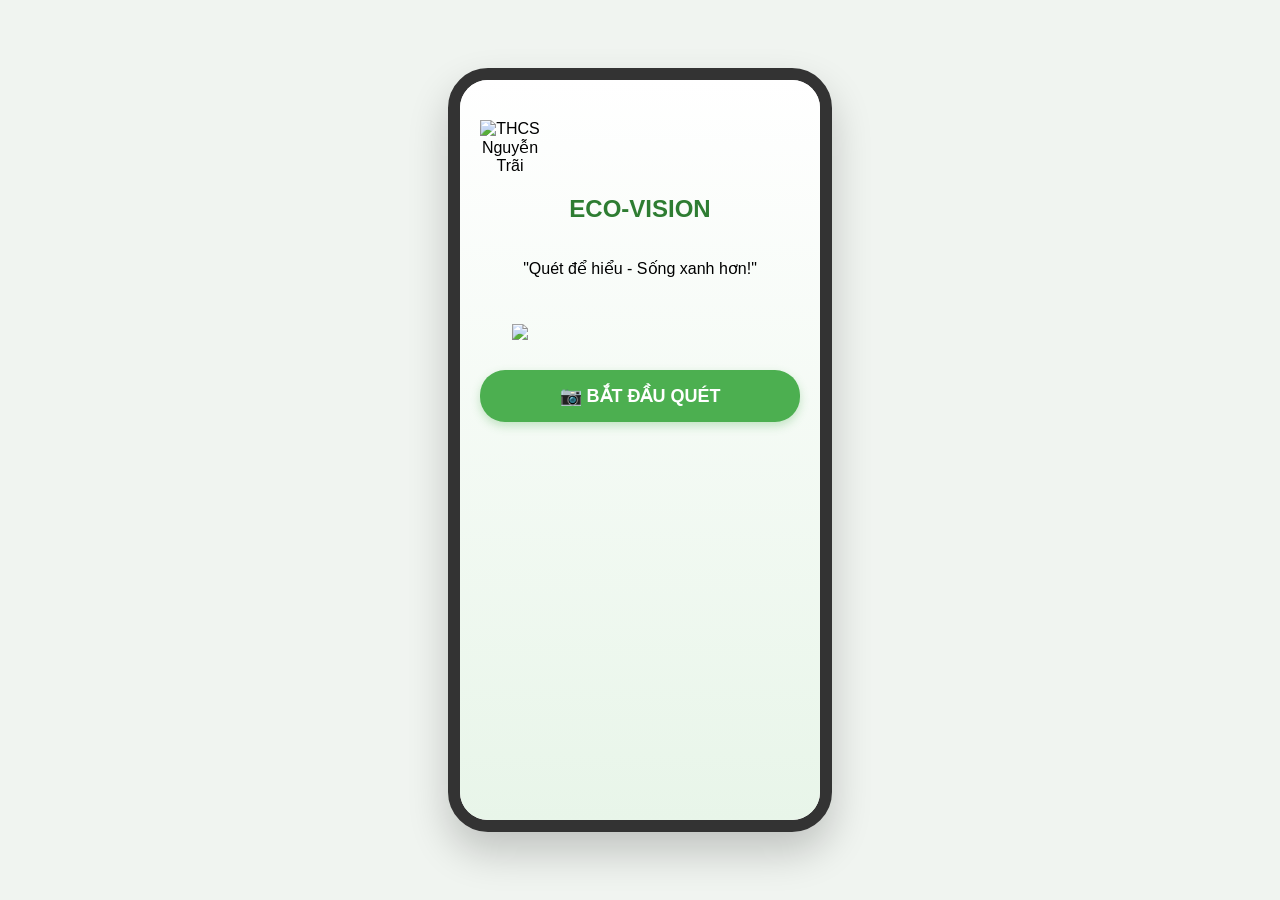
==== index.html @ ea6de5b8 "Add files via upload" ====
<!DOCTYPE html>
<html lang="vi">
<head>
    <meta charset="UTF-8">
    <meta name="viewport" content="width=device-width, initial-scale=1.0">
    <title>THCS Nguyễn Trãi - Eco Vision AI</title>
    <script src="https://cdn.jsdelivr.net/npm/@tensorflow/tfjs@latest"></script>
    <script src="https://cdn.jsdelivr.net/npm/@teachablemachine/image@latest"></script>
    <style>
        :root { --primary-green: #2e7d32; --light-green: #e8f5e9; --accent-green: #4caf50; }
        body { font-family: 'Segoe UI', Arial, sans-serif; margin: 0; background-color: #f0f4f0; display: flex; justify-content: center; align-items: center; min-height: 100vh; }
        .phone-frame { width: 360px; height: 740px; background: white; border: 12px solid #333; border-radius: 40px; position: relative; overflow: hidden; box-shadow: 0 20px 40px rgba(0,0,0,0.2); }
        .screen { display: none; height: 100%; width: 100%; flex-direction: column; padding: 20px; box-sizing: border-box; text-align: center; }
        .screen.active { display: flex; }

        /* Màn hình 1: Trang chủ */
        #home-screen { background: linear-gradient(180deg, #ffffff 0%, #e8f5e9 100%); }
        .logo-school { width: 60px; margin-top: 20px; }
        .hero-img { width: 80%; margin: 30px auto; }
        .btn-main { background: var(--accent-green); color: white; border: none; padding: 15px 30px; border-radius: 25px; font-size: 18px; font-weight: bold; cursor: pointer; box-shadow: 0 4px 10px rgba(76, 175, 80, 0.3); }

        /* Màn hình 2: Quét */
        #webcam-container { width: 100%; border-radius: 20px; border: 4px dashed var(--accent-green); margin-top: 50px; overflow: hidden; background: #000; height: 300px; }
        .scan-line { width: 100%; height: 2px; background: red; position: absolute; top: 30%; left: 0; animation: moveLine 2s infinite linear; }
        @keyframes moveLine { 0% { top: 20%; } 100% { top: 60%; } }

        /* Màn hình 3: Kết quả */
        .result-card { background: white; border-radius: 20px; padding: 20px; margin-top: 30px; border: 2px solid var(--light-green); text-align: left; }
        .carbon-tag { background: #ff5252; color: white; padding: 5px 15px; border-radius: 10px; font-weight: bold; }
        .eco-tip { background: #fffde7; border-left: 5px solid #fbc02d; padding: 10px; margin-top: 15px; font-size: 14px; }
    </style>
</head>
<body>

<div class="phone-frame">
    <div id="home-screen" class="screen active">
        <img src="https://via.placeholder.com/60?text=Logo" class="logo-school" alt="THCS Nguyễn Trãi">
        <h2 style="color: var(--primary-green);">ECO-VISION</h2>
        <p>"Quét để hiểu - Sống xanh hơn!"</p>
        <img src="https://via.placeholder.com/200x200?text=Earth+AI" class="hero-img">
        <button class="btn-main" onclick="showScreen('scan-screen'); initAI();">📷 BẮT ĐẦU QUÉT</button>
    </div>

    <div id="scan-screen" class="screen">
        <h3>MÀN HÌNH QUÉT</h3>
        <div style="position: relative;">
            <div id="webcam-container"></div>
            <div class="scan-line"></div>
        </div>
        <p>Đưa sản phẩm vào khung hình</p>
        <button onclick="showScreen('home-screen')" style="margin-top:auto; padding:10px; border:none; background:none; color:gray;">← Quay lại</button>
    </div>

    <div id="result-screen" class="screen">
        <h3 style="color: #1976d2;">KẾT QUẢ PHÂN TÍCH</h3>
        <div class="result-card">
            <h2 id="res-name">Tên sản phẩm</h2>
            <p>Carbon: <span id="res-carbon" class="carbon-tag">CAO</span></p>
            <div class="eco-tip">
                <b>Eco-tip:</b> <span id="res-tip">Đang phân tích...</span>
            </div>
        </div>
        <button class="btn-main" style="margin-top: 30px;" onclick="showScreen('scan-screen')">🔄 QUÉT LẠI</button>
    </div>
</div>

<script>
    // 1. Thay link của nhóm vào đây
    const MODEL_URL = "https://teachablemachine.withgoogle.com/models/qePPB6ZMw/";
    let model, webcam, maxPredictions, isScanning = false;
    let ecoData = [
        {"className": "chai_nhua", "ten": "Chai nhựa", "carbon": "CAO", "tip": "Hãy thay bằng bình inox để giảm rác thải!"},
        {"className": "binh_inox", "ten": "Bình Inox", "carbon": "THẤP", "tip": "Tuyệt vời! Hãy tiếp tục phát huy lối sống xanh."}
    ];

    function showScreen(id) {
        document.querySelectorAll('.screen').forEach(s => s.classList.remove('active'));
        document.getElementById(id).classList.add('active');
        isScanning = (id === 'scan-screen');
    }

    async function initAI() {
        async function initAI() {
        if (model) return;
        try {
            // Thêm dòng thông báo để kiểm tra
            console.log("Đang tải mô hình...");
            model = await tmImage.load(MODEL_URL + "model.json", MODEL_URL + "metadata.json");
            maxPredictions = model.getTotalClasses();
            
            // Thiết lập Webcam
            const flip = true; 
            webcam = new tmImage.Webcam(300, 300, flip); 
            await webcam.setup(); 
            await webcam.play();
            
            // Xóa nội dung cũ trong container trước khi thêm canvas mới
            const container = document.getElementById("webcam-container");
            container.innerHTML = ""; 
            container.appendChild(webcam.canvas);
            
            window.requestAnimationFrame(loop);
        } catch (e) {
            alert("Lỗi camera hoặc link model: " + e);
        }
    }
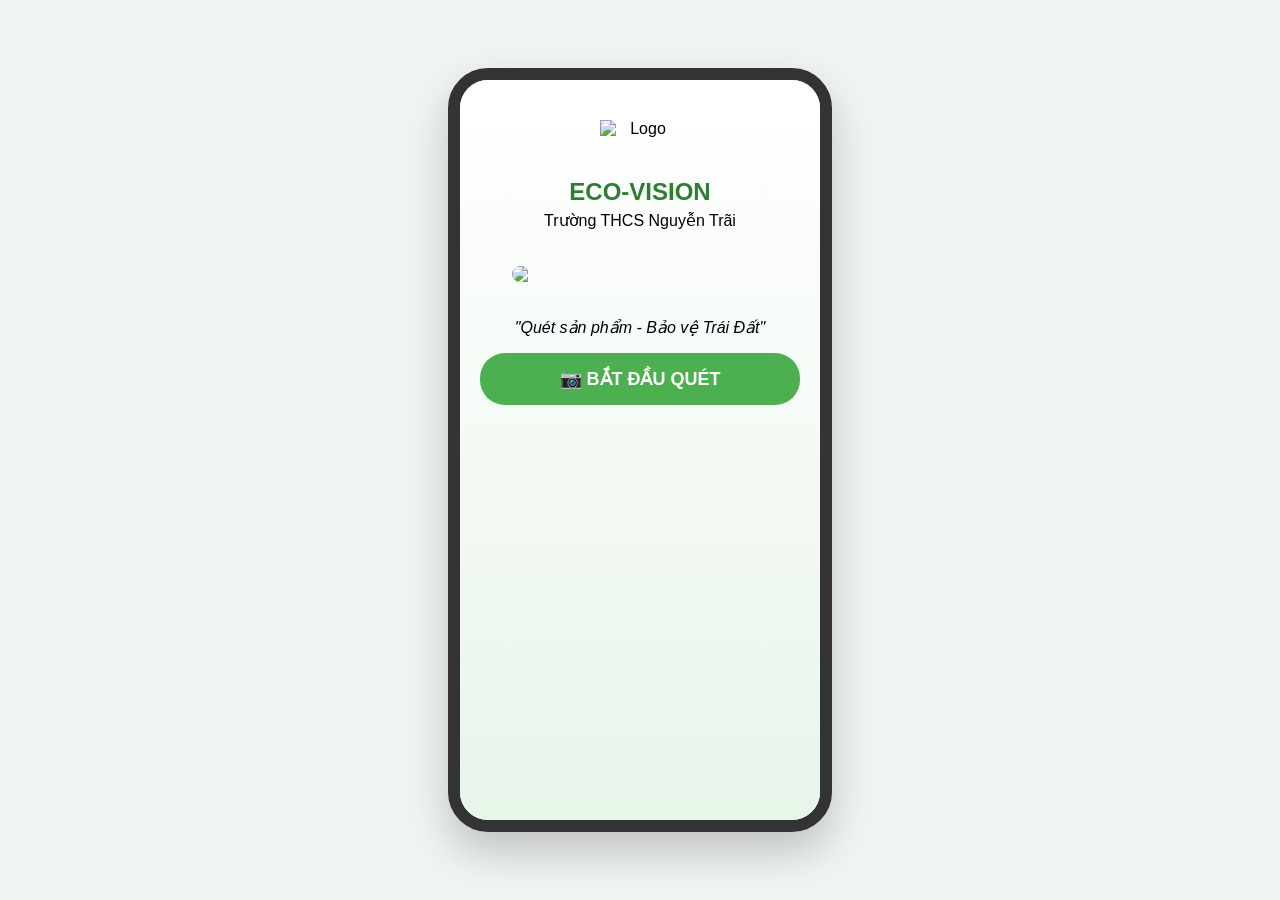
==== commit 684987d0: "Update index.html" ====
--- a/index.html
+++ b/index.html
@@ -6,6 +6,7 @@
     <title>THCS Nguyễn Trãi - Eco Vision AI</title>
     <script src="https://cdn.jsdelivr.net/npm/@tensorflow/tfjs@latest"></script>
     <script src="https://cdn.jsdelivr.net/npm/@teachablemachine/image@latest"></script>
+    
     <style>
         :root { --primary-green: #2e7d32; --light-green: #e8f5e9; --accent-green: #4caf50; }
         body { font-family: 'Segoe UI', Arial, sans-serif; margin: 0; background-color: #f0f4f0; display: flex; justify-content: center; align-items: center; min-height: 100vh; }
@@ -13,94 +14,144 @@
         .screen { display: none; height: 100%; width: 100%; flex-direction: column; padding: 20px; box-sizing: border-box; text-align: center; }
         .screen.active { display: flex; }
 
-        /* Màn hình 1: Trang chủ */
+        /* Màn hình 1 */
         #home-screen { background: linear-gradient(180deg, #ffffff 0%, #e8f5e9 100%); }
-        .logo-school { width: 60px; margin-top: 20px; }
-        .hero-img { width: 80%; margin: 30px auto; }
-        .btn-main { background: var(--accent-green); color: white; border: none; padding: 15px 30px; border-radius: 25px; font-size: 18px; font-weight: bold; cursor: pointer; box-shadow: 0 4px 10px rgba(76, 175, 80, 0.3); }
+        .logo-school { width: 80px; margin: 20px auto; display: block; }
+        .hero-img { width: 80%; margin: 20px auto; border-radius: 20px; }
+        .btn-main { background: var(--accent-green); color: white; border: none; padding: 15px 30px; border-radius: 25px; font-size: 18px; font-weight: bold; cursor: pointer; transition: 0.3s; }
+        .btn-main:active { transform: scale(0.95); }
 
         /* Màn hình 2: Quét */
-        #webcam-container { width: 100%; border-radius: 20px; border: 4px dashed var(--accent-green); margin-top: 50px; overflow: hidden; background: #000; height: 300px; }
-        .scan-line { width: 100%; height: 2px; background: red; position: absolute; top: 30%; left: 0; animation: moveLine 2s infinite linear; }
-        @keyframes moveLine { 0% { top: 20%; } 100% { top: 60%; } }
+        #webcam-container { width: 100%; border-radius: 20px; border: 4px dashed var(--accent-green); margin-top: 30px; overflow: hidden; background: #000; height: 300px; position: relative; }
+        canvas { width: 100% !important; height: 100% !important; object-fit: cover; }
+        .scan-line { width: 100%; height: 2px; background: red; position: absolute; top: 20%; left: 0; animation: moveLine 2s infinite linear; z-index: 10; }
+        @keyframes moveLine { 0% { top: 20%; } 100% { top: 80%; } }
 
         /* Màn hình 3: Kết quả */
-        .result-card { background: white; border-radius: 20px; padding: 20px; margin-top: 30px; border: 2px solid var(--light-green); text-align: left; }
-        .carbon-tag { background: #ff5252; color: white; padding: 5px 15px; border-radius: 10px; font-weight: bold; }
-        .eco-tip { background: #fffde7; border-left: 5px solid #fbc02d; padding: 10px; margin-top: 15px; font-size: 14px; }
+        .result-card { background: white; border-radius: 20px; padding: 20px; margin-top: 20px; border: 2px solid var(--light-green); text-align: left; }
+        .carbon-tag { display: inline-block; padding: 5px 15px; border-radius: 10px; font-weight: bold; color: white; margin-top: 10px; }
+        .eco-tip { background: #fffde7; border-left: 5px solid #fbc02d; padding: 15px; margin-top: 20px; font-size: 14px; line-height: 1.5; }
     </style>
 </head>
 <body>
 
 <div class="phone-frame">
     <div id="home-screen" class="screen active">
-        <img src="https://via.placeholder.com/60?text=Logo" class="logo-school" alt="THCS Nguyễn Trãi">
-        <h2 style="color: var(--primary-green);">ECO-VISION</h2>
-        <p>"Quét để hiểu - Sống xanh hơn!"</p>
-        <img src="https://via.placeholder.com/200x200?text=Earth+AI" class="hero-img">
-        <button class="btn-main" onclick="showScreen('scan-screen'); initAI();">📷 BẮT ĐẦU QUÉT</button>
+        <img src="https://via.placeholder.com/80?text=Logo" class="logo-school" alt="Logo">
+        <h2 style="color: var(--primary-green); margin-bottom: 5px;">ECO-VISION</h2>
+        <p style="margin-top: 0;">Trường THCS Nguyễn Trãi</p>
+        <img src="https://via.placeholder.com/200x200?text=AI+Earth" class="hero-img">
+        <p style="font-style: italic;">"Quét sản phẩm - Bảo vệ Trái Đất"</p>
+        <button class="btn-main" onclick="startApp()">📷 BẮT ĐẦU QUÉT</button>
     </div>
 
     <div id="scan-screen" class="screen">
-        <h3>MÀN HÌNH QUÉT</h3>
-        <div style="position: relative;">
-            <div id="webcam-container"></div>
+        <h3>ĐANG PHÂN TÍCH...</h3>
+        <div id="webcam-container">
             <div class="scan-line"></div>
         </div>
-        <p>Đưa sản phẩm vào khung hình</p>
-        <button onclick="showScreen('home-screen')" style="margin-top:auto; padding:10px; border:none; background:none; color:gray;">← Quay lại</button>
+        <p style="color: #666; margin-top: 20px;">Đưa sản phẩm vào chính giữa khung hình</p>
+        <button onclick="stopApp()" style="margin-top:auto; padding:10px; border:none; background:none; color:gray; cursor:pointer;">← Quay lại</button>
     </div>
 
     <div id="result-screen" class="screen">
         <h3 style="color: #1976d2;">KẾT QUẢ PHÂN TÍCH</h3>
         <div class="result-card">
-            <h2 id="res-name">Tên sản phẩm</h2>
-            <p>Carbon: <span id="res-carbon" class="carbon-tag">CAO</span></p>
+            <h2 id="res-name" style="margin: 0; color: var(--primary-green);">Tên sản phẩm</h2>
+            <div id="res-carbon" class="carbon-tag">MỨC CARBON</div>
             <div class="eco-tip">
-                <b>Eco-tip:</b> <span id="res-tip">Đang phân tích...</span>
+                <b>Lời khuyên sống xanh:</b><br>
+                <span id="res-tip">Đang lấy dữ liệu...</span>
             </div>
         </div>
-        <button class="btn-main" style="margin-top: 30px;" onclick="showScreen('scan-screen')">🔄 QUÉT LẠI</button>
+        <button class="btn-main" style="margin-top: 30px;" onclick="showScreen('scan-screen'); isScanning = true;">🔄 QUÉT SẢN PHẨM KHÁC</button>
     </div>
 </div>
 
 <script>
-    // 1. Thay link của nhóm vào đây
+    // 1. Cấu hình Model từ Teachable Machine
     const MODEL_URL = "https://teachablemachine.withgoogle.com/models/qePPB6ZMw/";
     let model, webcam, maxPredictions, isScanning = false;
-    let ecoData = [
-        {"className": "chai_nhua", "ten": "Chai nhựa", "carbon": "CAO", "tip": "Hãy thay bằng bình inox để giảm rác thải!"},
-        {"className": "binh_inox", "ten": "Bình Inox", "carbon": "THẤP", "tip": "Tuyệt vời! Hãy tiếp tục phát huy lối sống xanh."}
+
+    // 2. Dữ liệu xanh (Dựa trên file data.json của bạn)
+    const ecoData = [
+        {"className": "Hop_xop", "ten": "Hộp xốp", "carbon": "CAO", "tip": "Sản phẩm này cực kỳ khó phân hủy. Bạn hãy thay bằng hộp bã mía hoặc hộp bã mía nhé!"},
+        {"className": "Binh_Inox_giu_nhiet", "ten": "Bình Inox giữ nhiệt", "carbon": "THẤP", "tip": "Tuyệt vời! Việc sử dụng bình cá nhân giúp giảm hàng ngàn chai nhựa mỗi năm."},
+        {"className": "Hop_sua_chua", "ten": "Hộp sữa chua (nhựa)", "carbon": "TRUNG BÌNH", "tip": "Sau khi dùng xong, hãy rửa sạch và bỏ vào thùng rác tái chế đúng quy định."}
     ];
 
+    // Chuyển đổi giữa các màn hình
     function showScreen(id) {
         document.querySelectorAll('.screen').forEach(s => s.classList.remove('active'));
         document.getElementById(id).classList.add('active');
-        isScanning = (id === 'scan-screen');
     }
 
-    async function initAI() {
-        async function initAI() {
-        if (model) return;
-        try {
-            // Thêm dòng thông báo để kiểm tra
-            console.log("Đang tải mô hình...");
-            model = await tmImage.load(MODEL_URL + "model.json", MODEL_URL + "metadata.json");
-            maxPredictions = model.getTotalClasses();
-            
-            // Thiết lập Webcam
-            const flip = true; 
-            webcam = new tmImage.Webcam(300, 300, flip); 
-            await webcam.setup(); 
-            await webcam.play();
-            
-            // Xóa nội dung cũ trong container trước khi thêm canvas mới
-            const container = document.getElementById("webcam-container");
-            container.innerHTML = ""; 
-            container.appendChild(webcam.canvas);
-            
-            window.requestAnimationFrame(loop);
-        } catch (e) {
-            alert("Lỗi camera hoặc link model: " + e);
+    // Khởi động toàn bộ ứng dụng
+    async function startApp() {
+        showScreen('scan-screen');
+        if (!model) {
+            try {
+                model = await tmImage.load(MODEL_URL + "model.json", MODEL_URL + "metadata.json");
+                maxPredictions = model.getTotalClasses();
+                
+                webcam = new tmImage.Webcam(300, 300, true); 
+                await webcam.setup(); 
+                await webcam.play();
+                
+                document.getElementById("webcam-container").appendChild(webcam.canvas);
+                window.requestAnimationFrame(loop);
+            } catch (e) {
+                alert("Lỗi: Không thể truy cập Camera. Hãy kiểm tra cài đặt ổ khóa và cho phép Camera nhé!");
+                showScreen('home-screen');
+                return;
+            }
         }
-    }+        isScanning = true;
+    }
+
+    // Dừng tạm thời
+    function stopApp() {
+        isScanning = false;
+        showScreen('home-screen');
+    }
+
+    async function loop() {
+        if (isScanning) {
+            webcam.update();
+            await predict();
+        }
+        window.requestAnimationFrame(loop);
+    }
+
+    // Nhận diện và hiển thị
+    async function predict() {
+        const prediction = await model.predict(webcam.canvas);
+        for (let i = 0; i < maxPredictions; i++) {
+            // Nếu máy tin tưởng trên 90%
+            if (prediction[i].probability > 0.90 && isScanning) {
+                const found = ecoData.find(item => item.className === prediction[i].className);
+                if (found) {
+                    showResult(found);
+                    isScanning = false; 
+                }
+            }
+        }
+    }
+
+    function showResult(item) {
+        document.getElementById("res-name").innerText = item.ten;
+        document.getElementById("res-tip").innerText = item.tip;
+        
+        const carbonTag = document.getElementById("res-carbon");
+        carbonTag.innerText = "CARBON: " + item.carbon;
+        
+        // Đổi màu tag theo mức độ
+        if (item.carbon === "CAO") carbonTag.style.backgroundColor = "#ff5252";
+        else if (item.carbon === "THẤP") carbonTag.style.backgroundColor = "#4caf50";
+        else carbonTag.style.backgroundColor = "#ffb300";
+
+        showScreen('result-screen');
+    }
+</script>
+</body>
+</html>
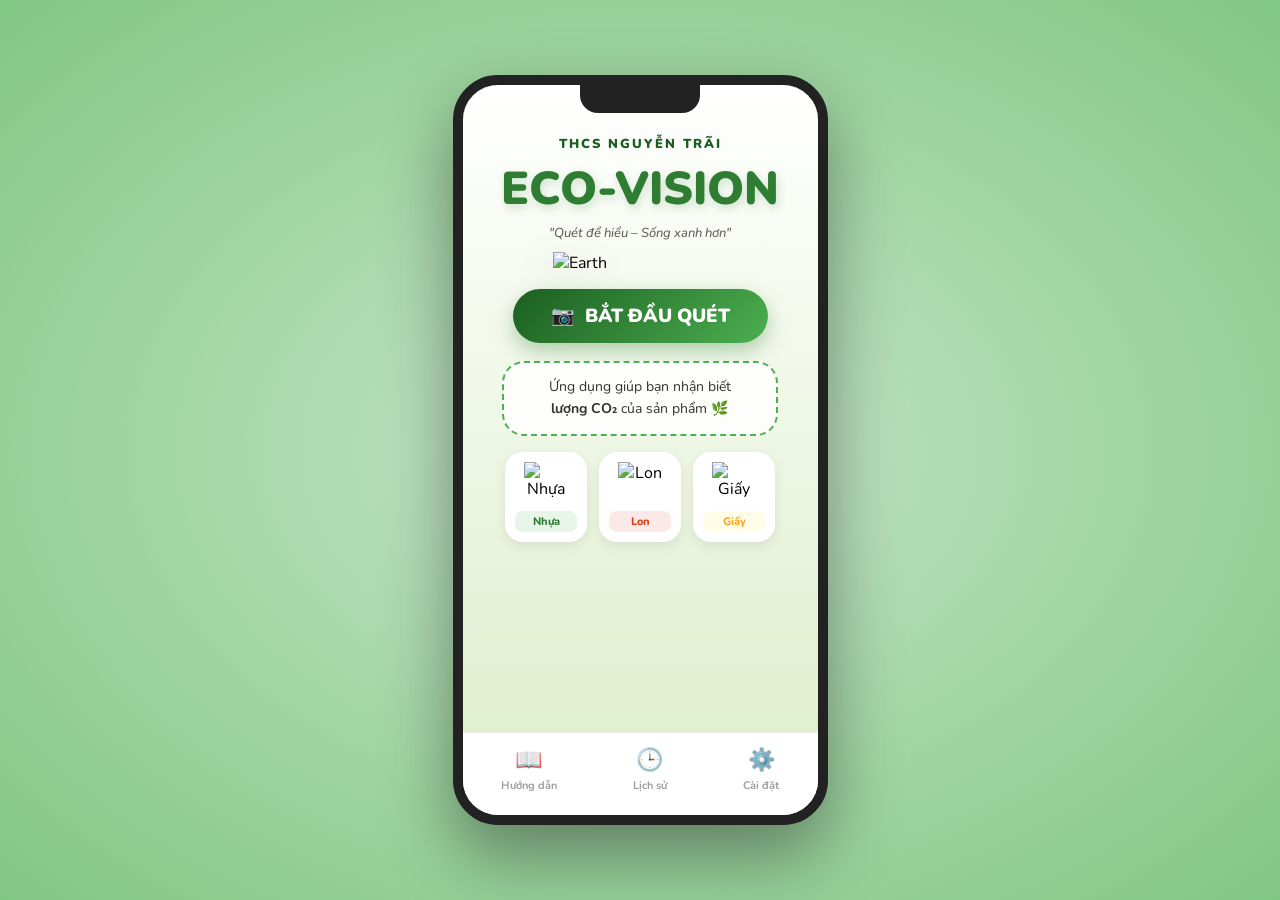
==== commit 5d94b2e9: "Update index.html" ====
--- a/index.html
+++ b/index.html
@@ -3,155 +3,546 @@
 <head>
     <meta charset="UTF-8">
     <meta name="viewport" content="width=device-width, initial-scale=1.0">
-    <title>THCS Nguyễn Trãi - Eco Vision AI</title>
+    <title>Eco-Vision - THCS Nguyễn Trãi</title>
     <script src="https://cdn.jsdelivr.net/npm/@tensorflow/tfjs@latest"></script>
     <script src="https://cdn.jsdelivr.net/npm/@teachablemachine/image@latest"></script>
-    
     <style>
-        :root { --primary-green: #2e7d32; --light-green: #e8f5e9; --accent-green: #4caf50; }
-        body { font-family: 'Segoe UI', Arial, sans-serif; margin: 0; background-color: #f0f4f0; display: flex; justify-content: center; align-items: center; min-height: 100vh; }
-        .phone-frame { width: 360px; height: 740px; background: white; border: 12px solid #333; border-radius: 40px; position: relative; overflow: hidden; box-shadow: 0 20px 40px rgba(0,0,0,0.2); }
-        .screen { display: none; height: 100%; width: 100%; flex-direction: column; padding: 20px; box-sizing: border-box; text-align: center; }
+        @import url('https://fonts.googleapis.com/css2?family=Nunito:wght@400;700;900&display=swap');
+
+        :root {
+            --green-dark: #1b5e20;
+            --green-mid: #2e7d32;
+            --green-light: #4caf50;
+            --bg-home: linear-gradient(180deg, #ffffff 0%, #dcedc8 100%);
+            --bg-scan: linear-gradient(180deg, #e8f5e9 0%, #a5d6a7 100%);
+            --btn-grad: linear-gradient(135deg, #1b5e20 0%, #4caf50 100%);
+        }
+
+        * { box-sizing: border-box; }
+
+        body {
+            margin: 0;
+            font-family: 'Nunito', 'Segoe UI', sans-serif;
+            background: radial-gradient(ellipse at center, #c8e6c9 0%, #81c784 100%);
+            display: flex;
+            justify-content: center;
+            align-items: center;
+            min-height: 100vh;
+        }
+
+        .phone {
+            width: 375px;
+            height: 750px;
+            border-radius: 45px;
+            border: 10px solid #222;
+            position: relative;
+            overflow: hidden;
+            box-shadow: 0 30px 70px rgba(0,0,0,0.4), inset 0 0 0 2px #555;
+            background: white;
+        }
+
+        /* Notch */
+        .phone::before {
+            content: '';
+            position: absolute;
+            top: 0; left: 50%;
+            transform: translateX(-50%);
+            width: 120px; height: 28px;
+            background: #222;
+            border-radius: 0 0 18px 18px;
+            z-index: 999;
+        }
+
+        .screen {
+            position: absolute;
+            inset: 0;
+            display: none;
+            flex-direction: column;
+            align-items: center;
+        }
         .screen.active { display: flex; }
 
-        /* Màn hình 1 */
-        #home-screen { background: linear-gradient(180deg, #ffffff 0%, #e8f5e9 100%); }
-        .logo-school { width: 80px; margin: 20px auto; display: block; }
-        .hero-img { width: 80%; margin: 20px auto; border-radius: 20px; }
-        .btn-main { background: var(--accent-green); color: white; border: none; padding: 15px 30px; border-radius: 25px; font-size: 18px; font-weight: bold; cursor: pointer; transition: 0.3s; }
-        .btn-main:active { transform: scale(0.95); }
-
-        /* Màn hình 2: Quét */
-        #webcam-container { width: 100%; border-radius: 20px; border: 4px dashed var(--accent-green); margin-top: 30px; overflow: hidden; background: #000; height: 300px; position: relative; }
-        canvas { width: 100% !important; height: 100% !important; object-fit: cover; }
-        .scan-line { width: 100%; height: 2px; background: red; position: absolute; top: 20%; left: 0; animation: moveLine 2s infinite linear; z-index: 10; }
-        @keyframes moveLine { 0% { top: 20%; } 100% { top: 80%; } }
-
-        /* Màn hình 3: Kết quả */
-        .result-card { background: white; border-radius: 20px; padding: 20px; margin-top: 20px; border: 2px solid var(--light-green); text-align: left; }
-        .carbon-tag { display: inline-block; padding: 5px 15px; border-radius: 10px; font-weight: bold; color: white; margin-top: 10px; }
-        .eco-tip { background: #fffde7; border-left: 5px solid #fbc02d; padding: 15px; margin-top: 20px; font-size: 14px; line-height: 1.5; }
+        /* ===================== TRANG CHỦ ===================== */
+        #home-screen {
+            background: var(--bg-home);
+            padding-top: 50px;
+        }
+
+        .leaf {
+            position: absolute;
+            background-image: url('https://cdn-icons-png.flaticon.com/512/892/892926.png');
+            background-size: contain;
+            background-repeat: no-repeat;
+            z-index: 1;
+            opacity: 0.5;
+            animation: sway 4s ease-in-out infinite alternate;
+        }
+        @keyframes sway {
+            from { transform: rotate(-5deg) translateY(0); }
+            to   { transform: rotate(10deg) translateY(10px); }
+        }
+        .leaf-tl { width: 110px; height: 110px; top: -15px; left: -25px; transform: rotate(110deg); }
+        .leaf-tr { width: 65px;  height: 65px;  top: 55px;  right: -15px; transform: rotate(-20deg); animation-delay: 1s; }
+        .leaf-ml { width: 150px; height: 150px; top: 340px; left: -55px;  opacity:.3; transform: rotate(45deg); animation-delay: 2s; }
+        .leaf-br { width: 135px; height: 135px; bottom: -30px; right: -40px; transform: rotate(-40deg); animation-delay: 1.5s; }
+
+        .school-name {
+            font-size: 13px; font-weight: 900; color: var(--green-dark);
+            text-transform: uppercase; letter-spacing: 2px; z-index: 5;
+        }
+        .app-title {
+            font-size: 46px; font-weight: 900; color: var(--green-mid);
+            margin: 4px 0; z-index: 5;
+            text-shadow: 2px 4px 10px rgba(46,125,50,0.2);
+        }
+        .slogan {
+            font-style: italic; font-size: 13px; color: #555;
+            margin-bottom: 10px; z-index: 5;
+        }
+        .earth-img {
+            width: 175px; z-index: 5;
+            filter: drop-shadow(0 12px 20px rgba(0,0,0,0.15));
+            animation: float 3s ease-in-out infinite alternate;
+        }
+        @keyframes float {
+            from { transform: translateY(0); }
+            to   { transform: translateY(-8px); }
+        }
+
+        .btn-scan-main {
+            background: var(--btn-grad);
+            color: white; border: none;
+            padding: 14px 38px; border-radius: 50px;
+            font-size: 19px; font-weight: 900;
+            display: flex; align-items: center; gap: 10px;
+            cursor: pointer; z-index: 5; margin-top: 15px;
+            box-shadow: 0 8px 20px rgba(46,125,50,0.35);
+            transition: transform 0.15s, box-shadow 0.15s;
+            font-family: 'Nunito', sans-serif;
+        }
+        .btn-scan-main:active { transform: scale(0.96); box-shadow: 0 4px 10px rgba(0,0,0,0.2); }
+
+        .info-card {
+            background: rgba(255,255,255,0.85);
+            backdrop-filter: blur(6px);
+            border: 2px dashed #4caf50;
+            border-radius: 22px;
+            padding: 13px 22px;
+            width: 78%; text-align: center;
+            margin-top: 18px; color: #333;
+            font-size: 14px; line-height: 1.6;
+            z-index: 5;
+        }
+
+        .categories { display: flex; gap: 12px; margin: 16px 0; z-index: 5; }
+        .cat-item {
+            background: white; padding: 10px;
+            border-radius: 18px; width: 82px; text-align: center;
+            box-shadow: 0 4px 12px rgba(0,0,0,0.08);
+        }
+        .cat-item img { width: 44px; height: 44px; object-fit: contain; margin-bottom: 5px; display: block; margin: 0 auto 5px; }
+        .badge { font-size: 11px; font-weight: 800; padding: 3px 0; border-radius: 8px; display: block; }
+        .badge-nhua { background: #e8f5e9; color: #2e7d32; }
+        .badge-lon  { background: #fbe9e7; color: #d84315; }
+        .badge-giay { background: #fffde7; color: #f9a825; }
+
+        .bottom-nav {
+            position: absolute; bottom: 0; width: 100%;
+            background: white; display: flex;
+            justify-content: space-around;
+            padding: 12px 0 22px;
+            border-top: 1px solid #eee;
+            z-index: 5;
+        }
+        .nav-link { color: #9e9e9e; text-align: center; font-size: 11px; font-weight: 700; cursor: pointer; }
+        .nav-icon  { font-size: 22px; display: block; margin-bottom: 3px; }
+
+        /* ===================== TRANG QUÉT ===================== */
+        #scan-screen {
+            background: var(--bg-scan);
+        }
+
+        .header-scan {
+            width: 90%; padding: 45px 0 12px;
+            display: flex; justify-content: space-between; align-items: center;
+            color: var(--green-dark); z-index: 10;
+        }
+        .back-btn {
+            font-size: 15px; font-weight: 900; cursor: pointer;
+            display: flex; align-items: center; gap: 4px;
+        }
+        .header-title {
+            font-size: 17px; font-weight: 900;
+            text-transform: uppercase; letter-spacing: 1px;
+        }
+
+        .camera-wrapper {
+            width: 320px; height: 370px;
+            background: #111;
+            border-radius: 28px;
+            overflow: hidden;
+            border: 3px solid rgba(255,255,255,0.5);
+            box-shadow: 0 15px 40px rgba(0,0,0,0.25);
+            position: relative; z-index: 2;
+        }
+
+        /* Video element - CÁCH ĐÚNG để camera hoạt động */
+        #video-live {
+            width: 100%; height: 100%;
+            object-fit: cover;
+            display: block;
+        }
+
+        /* Canvas ẩn để model đọc frame */
+        #capture-canvas { display: none; }
+
+        .laser {
+            position: absolute; width: 90%; height: 3px;
+            background: #ff1744; left: 5%;
+            box-shadow: 0 0 12px #ff1744, 0 0 25px rgba(255,23,68,0.5);
+            animation: scanAnim 2.5s infinite ease-in-out;
+            z-index: 5;
+        }
+        @keyframes scanAnim { 0% { top: 8%; } 100% { top: 88%; } }
+
+        .scan-hint {
+            font-weight: 700; color: var(--green-dark);
+            margin: 14px 0 4px; font-size: 14px;
+        }
+
+        #result-text {
+            font-weight: 800; font-size: 15px;
+            color: var(--green-dark); margin: 6px 20px;
+            min-height: 44px; text-align: center;
+            background: rgba(255,255,255,0.75);
+            border-radius: 14px; padding: 8px 18px;
+            width: 80%; display: none;
+        }
+
+        .btn-capture {
+            margin-top: 18px;
+            padding: 14px 55px; border: none;
+            border-radius: 50px;
+            background: var(--btn-grad);
+            color: white; font-size: 22px; font-weight: 900;
+            text-transform: uppercase; letter-spacing: 3px;
+            cursor: pointer;
+            box-shadow: 0 10px 25px rgba(46,125,50,0.4), inset 0 -4px 0 rgba(0,0,0,0.2);
+            transition: transform 0.15s, box-shadow 0.15s;
+            z-index: 10;
+            font-family: 'Nunito', sans-serif;
+        }
+        .btn-capture:active { transform: translateY(2px); box-shadow: 0 5px 10px rgba(0,0,0,0.2); }
+
+        /* Loading spinner */
+        .loading {
+            display: none;
+            color: var(--green-dark); font-weight: 700; font-size: 13px;
+            margin-top: 8px;
+        }
+        .loading.visible { display: block; }
+
+        /* Toast thông báo lỗi */
+        #toast {
+            position: absolute; bottom: 80px; left: 50%; transform: translateX(-50%);
+            background: rgba(0,0,0,0.8); color: white;
+            padding: 10px 20px; border-radius: 20px;
+            font-size: 13px; font-weight: 700;
+            z-index: 999; display: none; text-align: center;
+            white-space: nowrap;
+        }
     </style>
 </head>
 <body>
 
-<div class="phone-frame">
+<div class="phone">
+    <!-- ========== TRANG CHỦ ========== -->
     <div id="home-screen" class="screen active">
-        <img src="https://via.placeholder.com/80?text=Logo" class="logo-school" alt="Logo">
-        <h2 style="color: var(--primary-green); margin-bottom: 5px;">ECO-VISION</h2>
-        <p style="margin-top: 0;">Trường THCS Nguyễn Trãi</p>
-        <img src="https://via.placeholder.com/200x200?text=AI+Earth" class="hero-img">
-        <p style="font-style: italic;">"Quét sản phẩm - Bảo vệ Trái Đất"</p>
-        <button class="btn-main" onclick="startApp()">📷 BẮT ĐẦU QUÉT</button>
-    </div>
-
-    <div id="scan-screen" class="screen">
-        <h3>ĐANG PHÂN TÍCH...</h3>
-        <div id="webcam-container">
-            <div class="scan-line"></div>
+        <div class="leaf leaf-tl"></div>
+        <div class="leaf leaf-tr"></div>
+        <div class="leaf leaf-ml"></div>
+        <div class="leaf leaf-br"></div>
+
+        <div class="school-name">THCS Nguyễn Trãi</div>
+        <h1 class="app-title">ECO-VISION</h1>
+        <div class="slogan">"Quét để hiểu – Sống xanh hơn"</div>
+
+        <img src="https://cdn-icons-png.flaticon.com/512/826/826070.png" class="earth-img" alt="Earth">
+
+        <button class="btn-scan-main" onclick="goToScan()">
+            <span>📷</span> BẮT ĐẦU QUÉT
+        </button>
+
+        <div class="info-card">
+            Ứng dụng giúp bạn nhận biết<br>
+            <strong>lượng CO₂</strong> của sản phẩm 🌿
         </div>
-        <p style="color: #666; margin-top: 20px;">Đưa sản phẩm vào chính giữa khung hình</p>
-        <button onclick="stopApp()" style="margin-top:auto; padding:10px; border:none; background:none; color:gray; cursor:pointer;">← Quay lại</button>
-    </div>
-
-    <div id="result-screen" class="screen">
-        <h3 style="color: #1976d2;">KẾT QUẢ PHÂN TÍCH</h3>
-        <div class="result-card">
-            <h2 id="res-name" style="margin: 0; color: var(--primary-green);">Tên sản phẩm</h2>
-            <div id="res-carbon" class="carbon-tag">MỨC CARBON</div>
-            <div class="eco-tip">
-                <b>Lời khuyên sống xanh:</b><br>
-                <span id="res-tip">Đang lấy dữ liệu...</span>
+
+        <div class="categories">
+            <div class="cat-item">
+                <img src="https://cdn-icons-png.flaticon.com/512/1047/1047503.png" alt="Nhựa">
+                <span class="badge badge-nhua">Nhựa</span>
+            </div>
+            <div class="cat-item">
+                <img src="https://cdn-icons-png.flaticon.com/512/2722/2722512.png" alt="Lon">
+                <span class="badge badge-lon">Lon</span>
+            </div>
+            <div class="cat-item">
+                <img src="https://cdn-icons-png.flaticon.com/512/679/679821.png" alt="Giấy">
+                <span class="badge badge-giay">Giấy</span>
             </div>
         </div>
-        <button class="btn-main" style="margin-top: 30px;" onclick="showScreen('scan-screen'); isScanning = true;">🔄 QUÉT SẢN PHẨM KHÁC</button>
+
+        <div class="bottom-nav">
+            <div class="nav-link"><span class="nav-icon">📖</span>Hướng dẫn</div>
+            <div class="nav-link"><span class="nav-icon">🕒</span>Lịch sử</div>
+            <div class="nav-link"><span class="nav-icon">⚙️</span>Cài đặt</div>
+        </div>
+    </div>
+
+    <!-- ========== TRANG QUÉT ========== -->
+    <div id="scan-screen" class="screen">
+        <div class="leaf leaf-tl"></div>
+        <div class="leaf leaf-tr"></div>
+
+        <div class="header-scan">
+            <div class="back-btn" onclick="goHome()">❮ Quay lại</div>
+            <div class="header-title">Quét Sản Phẩm</div>
+            <div style="font-size: 20px;">🌿</div>
+        </div>
+
+        <div class="camera-wrapper">
+            <!-- Video stream thật từ camera -->
+            <video id="video-live" autoplay playsinline muted></video>
+            <div class="laser"></div>
+        </div>
+
+        <!-- Canvas ẩn để chụp frame cho model -->
+        <canvas id="capture-canvas" width="224" height="224"></canvas>
+
+        <p class="scan-hint">Đưa sản phẩm vào khung hình rồi nhấn QUÉT</p>
+
+        <div id="result-text"></div>
+
+        <p class="loading" id="loading-text">⏳ Đang tải mô hình AI...</p>
+
+        <button class="btn-capture" onclick="predict()">
+            QUÉT 📷
+        </button>
+
+        <div id="toast"></div>
     </div>
 </div>
 
 <script>
-    // 1. Cấu hình Model từ Teachable Machine
+    // ==========================================
+    // CẤU HÌNH
+    // ==========================================
     const MODEL_URL = "https://teachablemachine.withgoogle.com/models/qePPB6ZMw/";
-    let model, webcam, maxPredictions, isScanning = false;
-
-    // 2. Dữ liệu xanh (Dựa trên file data.json của bạn)
-    const ecoData = [
-        {"className": "Hop_xop", "ten": "Hộp xốp", "carbon": "CAO", "tip": "Sản phẩm này cực kỳ khó phân hủy. Bạn hãy thay bằng hộp bã mía hoặc hộp bã mía nhé!"},
-        {"className": "Binh_Inox_giu_nhiet", "ten": "Bình Inox giữ nhiệt", "carbon": "THẤP", "tip": "Tuyệt vời! Việc sử dụng bình cá nhân giúp giảm hàng ngàn chai nhựa mỗi năm."},
-        {"className": "Hop_sua_chua", "ten": "Hộp sữa chua (nhựa)", "carbon": "TRUNG BÌNH", "tip": "Sau khi dùng xong, hãy rửa sạch và bỏ vào thùng rác tái chế đúng quy định."}
-    ];
-
-    // Chuyển đổi giữa các màn hình
-    function showScreen(id) {
-        document.querySelectorAll('.screen').forEach(s => s.classList.remove('active'));
-        document.getElementById(id).classList.add('active');
-    }
-
-    // Khởi động toàn bộ ứng dụng
-    async function startApp() {
-        showScreen('scan-screen');
-        if (!model) {
-            try {
-                model = await tmImage.load(MODEL_URL + "model.json", MODEL_URL + "metadata.json");
-                maxPredictions = model.getTotalClasses();
-                
-                webcam = new tmImage.Webcam(300, 300, true); 
-                await webcam.setup(); 
-                await webcam.play();
-                
-                document.getElementById("webcam-container").appendChild(webcam.canvas);
-                window.requestAnimationFrame(loop);
-            } catch (e) {
-                alert("Lỗi: Không thể truy cập Camera. Hãy kiểm tra cài đặt ổ khóa và cho phép Camera nhé!");
-                showScreen('home-screen');
-                return;
+
+    // Dữ liệu từ data.json + lời khuyên
+    const ecoData = {
+        "Hop_xop": {
+            ten: "Hộp xốp",
+            carbon: "CAO 🔴",
+            tip: "Sản phẩm này rất khó phân hủy. Hãy chọn hộp bã mía thay thế!"
+        },
+        "Binh_Inox_giu_nhiet": {
+            ten: "Bình Inox giữ nhiệt",
+            carbon: "THẤP 🟢",
+            tip: "Tuyệt vời! Dùng bình cá nhân giúp giảm hàng ngàn chai nhựa mỗi năm."
+        },
+        "Hop_sua_chua": {
+            ten: "Hộp sữa chua (nhựa)",
+            carbon: "TRUNG BÌNH 🟡",
+            tip: "Sau khi dùng, hãy rửa sạch và bỏ vào thùng rác tái chế đúng quy định."
+        }
+    };
+
+    // ==========================================
+    // BIẾN TOÀN CỤC
+    // ==========================================
+    let model = null;
+    let modelLoaded = false;
+    let cameraStream = null;
+
+    const video       = document.getElementById('video-live');
+    const canvas      = document.getElementById('capture-canvas');
+    const ctx         = canvas.getContext('2d');
+    const resultText  = document.getElementById('result-text');
+    const loadingText = document.getElementById('loading-text');
+
+    // ==========================================
+    // HÀM HIỂN THỊ TOAST
+    // ==========================================
+    function showToast(msg, duration = 3000) {
+        const toast = document.getElementById('toast');
+        toast.textContent = msg;
+        toast.style.display = 'block';
+        setTimeout(() => { toast.style.display = 'none'; }, duration);
+    }
+
+    // ==========================================
+    // TẢI MODEL (chỉ tải 1 lần)
+    // ==========================================
+    async function loadModel() {
+        if (modelLoaded) return true;
+        loadingText.classList.add('visible');
+        try {
+            model = await tmImage.load(MODEL_URL + "model.json", MODEL_URL + "metadata.json");
+            modelLoaded = true;
+            loadingText.classList.remove('visible');
+            return true;
+        } catch (err) {
+            loadingText.classList.remove('visible');
+            showToast("❌ Không tải được mô hình AI. Kiểm tra kết nối mạng!");
+            return false;
+        }
+    }
+
+    // ==========================================
+    // MỞ CAMERA — ĐÂY LÀ PHẦN QUAN TRỌNG NHẤT
+    // ==========================================
+    async function startCamera() {
+        // Dừng camera cũ nếu có
+        stopCamera();
+
+        const constraints = {
+            video: {
+                facingMode: { ideal: "environment" }, // Camera sau (điện thoại)
+                width:  { ideal: 1280 },
+                height: { ideal: 720 }
+            },
+            audio: false
+        };
+
+        try {
+            cameraStream = await navigator.mediaDevices.getUserMedia(constraints);
+            video.srcObject = cameraStream;
+
+            // Đợi video sẵn sàng
+            await new Promise((resolve, reject) => {
+                video.onloadedmetadata = resolve;
+                video.onerror = reject;
+                setTimeout(reject, 10000); // timeout 10 giây
+            });
+
+            await video.play();
+            return true;
+        } catch (err) {
+            console.error("Camera error:", err);
+
+            // Giải thích lỗi cụ thể cho học sinh
+            if (err.name === "NotAllowedError" || err.name === "PermissionDeniedError") {
+                showToast("⚠️ Cần cấp quyền Camera! Nhấn vào 🔒 trên thanh địa chỉ → Cho phép Camera", 6000);
+            } else if (err.name === "NotFoundError") {
+                showToast("❌ Không tìm thấy Camera trên thiết bị này!", 4000);
+            } else if (err.name === "NotReadableError") {
+                showToast("⚠️ Camera đang được dùng bởi app khác. Đóng app đó lại!", 4000);
+            } else if (location.protocol === 'file:') {
+                showToast("⚠️ Mở file bằng localhost hoặc GitHub Pages – không dùng file:// trực tiếp!", 6000);
+            } else {
+                showToast("❌ Lỗi Camera: " + err.message, 5000);
             }
-        }
-        isScanning = true;
-    }
-
-    // Dừng tạm thời
-    function stopApp() {
-        isScanning = false;
-        showScreen('home-screen');
-    }
-
-    async function loop() {
-        if (isScanning) {
-            webcam.update();
-            await predict();
-        }
-        window.requestAnimationFrame(loop);
-    }
-
-    // Nhận diện và hiển thị
+            return false;
+        }
+    }
+
+    // ==========================================
+    // TẮT CAMERA
+    // ==========================================
+    function stopCamera() {
+        if (cameraStream) {
+            cameraStream.getTracks().forEach(track => track.stop());
+            cameraStream = null;
+        }
+        video.srcObject = null;
+    }
+
+    // ==========================================
+    // CHUYỂN SANG TRANG QUÉT
+    // ==========================================
+    async function goToScan() {
+        document.getElementById('home-screen').classList.remove('active');
+        document.getElementById('scan-screen').classList.add('active');
+        resultText.style.display = 'none';
+        resultText.textContent = '';
+
+        // Chạy song song: tải model + mở camera
+        const [cameraOK, modelOK] = await Promise.all([startCamera(), loadModel()]);
+
+        if (!cameraOK) {
+            // Camera thất bại — giữ nguyên, toast đã hiện
+        }
+    }
+
+    // ==========================================
+    // QUAY VỀ TRANG CHỦ
+    // ==========================================
+    function goHome() {
+        stopCamera();
+        resultText.style.display = 'none';
+        document.getElementById('scan-screen').classList.remove('active');
+        document.getElementById('home-screen').classList.add('active');
+    }
+
+    // ==========================================
+    // DỰ ĐOÁN (Nhấn nút QUÉT)
+    // ==========================================
     async function predict() {
-        const prediction = await model.predict(webcam.canvas);
-        for (let i = 0; i < maxPredictions; i++) {
-            // Nếu máy tin tưởng trên 90%
-            if (prediction[i].probability > 0.90 && isScanning) {
-                const found = ecoData.find(item => item.className === prediction[i].className);
-                if (found) {
-                    showResult(found);
-                    isScanning = false; 
-                }
-            }
-        }
-    }
-
-    function showResult(item) {
-        document.getElementById("res-name").innerText = item.ten;
-        document.getElementById("res-tip").innerText = item.tip;
-        
-        const carbonTag = document.getElementById("res-carbon");
-        carbonTag.innerText = "CARBON: " + item.carbon;
-        
-        // Đổi màu tag theo mức độ
-        if (item.carbon === "CAO") carbonTag.style.backgroundColor = "#ff5252";
-        else if (item.carbon === "THẤP") carbonTag.style.backgroundColor = "#4caf50";
-        else carbonTag.style.backgroundColor = "#ffb300";
-
-        showScreen('result-screen');
-    }
+        if (!modelLoaded) {
+            showToast("⏳ Mô hình AI chưa tải xong, đợi tí!");
+            return;
+        }
+        if (!cameraStream || video.readyState < 2) {
+            showToast("📷 Camera chưa sẵn sàng. Thử lại nhé!");
+            return;
+        }
+
+        // Vẽ frame hiện tại từ video lên canvas ẩn
+        ctx.drawImage(video, 0, 0, 224, 224);
+
+        // Đưa canvas vào model nhận diện
+        const predictions = await model.predict(canvas);
+
+        // Lấy kết quả có xác suất cao nhất
+        let best = predictions.reduce((a, b) => a.probability > b.probability ? a : b);
+
+        const info = ecoData[best.className];
+        const percent = (best.probability * 100).toFixed(1);
+
+        if (info) {
+            resultText.innerHTML =
+                `🌿 <strong>${info.ten}</strong><br>
+                 Carbon: ${info.carbon}<br>
+                 💡 ${info.tip}<br>
+                 <small style="color:#888">(Độ chắc chắn: ${percent}%)</small>`;
+        } else {
+            resultText.innerHTML =
+                `🔍 Nhận diện: <strong>${best.className}</strong><br>
+                 <small style="color:#888">Độ chắc chắn: ${percent}%</small>`;
+        }
+        resultText.style.display = 'block';
+    }
+
+    // ==========================================
+    // KIỂM TRA HTTPS ngay khi tải trang
+    // ==========================================
+    window.addEventListener('load', () => {
+        if (location.protocol === 'file:') {
+            // Hiển thị cảnh báo ở trang chủ
+            const warn = document.createElement('div');
+            warn.style.cssText = `
+                position: absolute; bottom: 90px; left: 0; right: 0;
+                background: #fff3e0; border-top: 2px solid #ff9800;
+                padding: 10px 16px; font-size: 12px; font-weight: 700;
+                color: #e65100; text-align: center; z-index: 100;
+            `;
+            warn.innerHTML = `⚠️ Camera KHÔNG hoạt động khi mở file trực tiếp!<br>
+                Cần dùng: <u>GitHub Pages</u> hoặc <u>localhost</u>`;
+            document.getElementById('home-screen').appendChild(warn);
+        }
+    });
 </script>
 </body>
 </html>
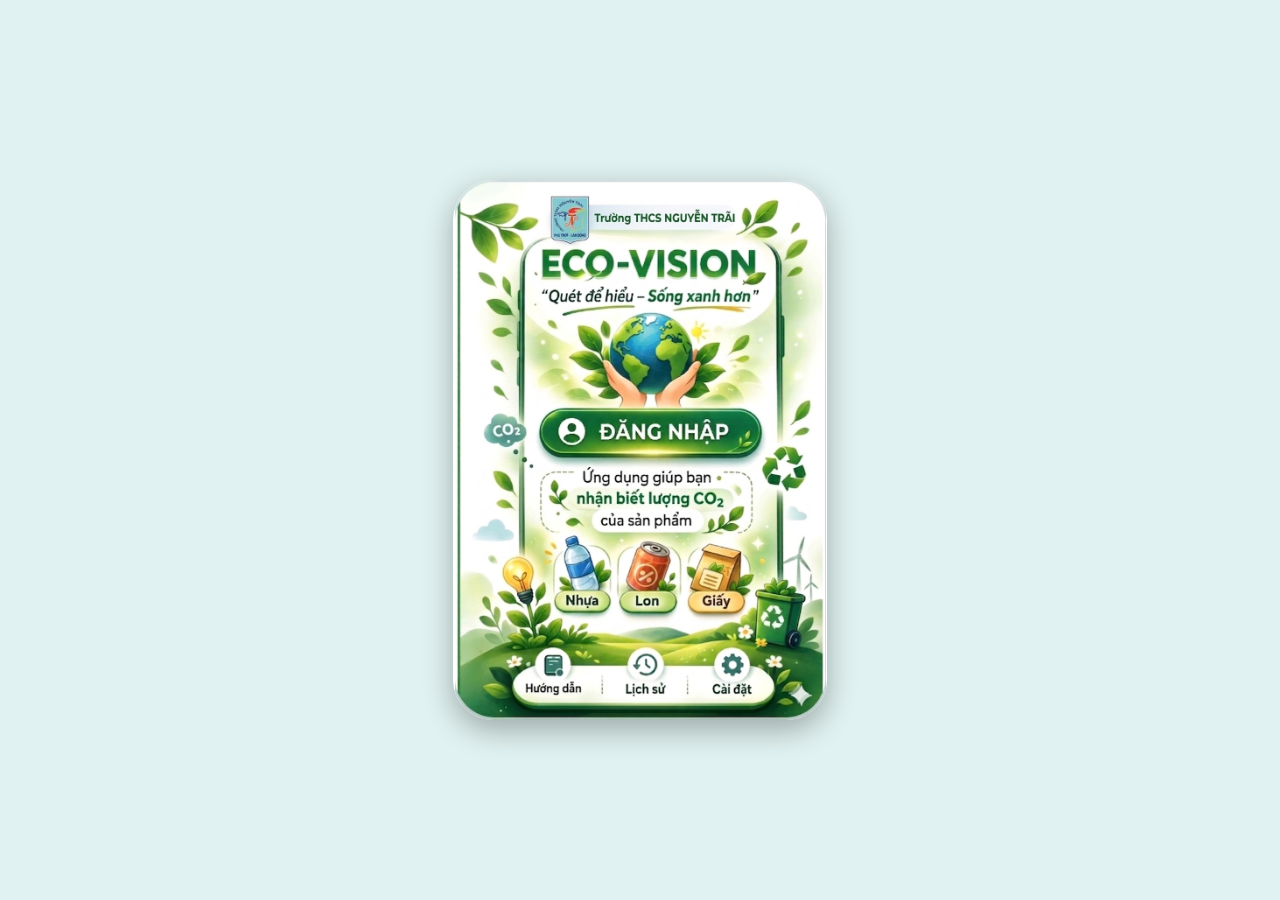
==== commit 22637ca0: "Add files via upload" ====
--- a/index.html
+++ b/index.html
@@ -3,546 +3,377 @@
 <head>
     <meta charset="UTF-8">
     <meta name="viewport" content="width=device-width, initial-scale=1.0">
-    <title>Eco-Vision - THCS Nguyễn Trãi</title>
-    <script src="https://cdn.jsdelivr.net/npm/@tensorflow/tfjs@latest"></script>
-    <script src="https://cdn.jsdelivr.net/npm/@teachablemachine/image@latest"></script>
+    <title>Giao diện Web Tương Tác Eco-Vision</title>
     <style>
-        @import url('https://fonts.googleapis.com/css2?family=Nunito:wght@400;700;900&display=swap');
-
-        :root {
-            --green-dark: #1b5e20;
-            --green-mid: #2e7d32;
-            --green-light: #4caf50;
-            --bg-home: linear-gradient(180deg, #ffffff 0%, #dcedc8 100%);
-            --bg-scan: linear-gradient(180deg, #e8f5e9 0%, #a5d6a7 100%);
-            --btn-grad: linear-gradient(135deg, #1b5e20 0%, #4caf50 100%);
-        }
-
-        * { box-sizing: border-box; }
-
+        /* === CSS CHUNG === */
         body {
-            margin: 0;
-            font-family: 'Nunito', 'Segoe UI', sans-serif;
-            background: radial-gradient(ellipse at center, #c8e6c9 0%, #81c784 100%);
+            font-family: Arial, sans-serif;
+            background-color: #e0f2f1; /* Nền xanh mint mờ */
             display: flex;
             justify-content: center;
             align-items: center;
-            min-height: 100vh;
-        }
-
-        .phone {
-            width: 375px;
-            height: 750px;
-            border-radius: 45px;
-            border: 10px solid #222;
+            height: 100vh;
+            margin: 0;
+        }
+
+        /* === KHUNG ĐIỆN THOẠI === */
+        .phone-frame {
             position: relative;
-            overflow: hidden;
-            box-shadow: 0 30px 70px rgba(0,0,0,0.4), inset 0 0 0 2px #555;
-            background: white;
-        }
-
-        /* Notch */
-        .phone::before {
-            content: '';
+            width: 374px; /* Giữ tỷ lệ, đo từ ảnh 748x1080 */
+            height: 540px; 
+            background-color: white; /* Nền trắng mờ làm lớp nền, giúpcontain không bị khoảng trống */
+            box-shadow: 0 10px 30px rgba(0,0,0,0.3);
+            border-radius: 40px; /* Bo góc giả lập điện thoại */
+            overflow: hidden; /* Giấu nội dung overlay khi chưa mở */
+        }
+
+        /* === HÌNH NỀN GIAO DIỆN (ĐÃ CHỈNH SỬA LỖI TRÀN) === */
+        .interface-background {
             position: absolute;
-            top: 0; left: 50%;
+            top: 0;
+            left: 0;
+            width: 100%;
+            height: 100%;
+            /* !!! SỬ DỤNG HÌNH ẢNH MỚI (image_7.png) !!! */
+            background-image: url('interface.png'); 
+            /* SỬA LỖI TRÀN: Đảm bảo hình ảnh gốc được hiển thị 100% và nằm gọn bên trong khung */
+            background-size: contain; 
+            background-repeat: no-repeat;
+            background-position: center;
+            z-index: 1; /* Nằm dưới các nút hotspot */
+        }
+
+        /* === NÚT HOTSPOT ẨN === */
+        .action-btn {
+            position: absolute;
+            background: transparent; /* Nút ẩn */
+            border: none;
+            cursor: pointer;
+            transition: background-color 0.3s ease;
+            z-index: 10; /* Đặt trên background */
+        }
+
+        /* Hiệu ứng mờ mờ khi di chuột */
+        .action-btn:hover {
+            background-color: rgba(255, 255, 255, 0.2);
+            border-radius: 5px;
+        }
+
+        /* === VỊ TRÍ NÚT CHO NỀN MỚI (Vị trí % không đổi) === */
+        /* 1. Nút Đăng nhập chính (Thay thế quét) */
+        #btn-login-main {
+            top: 41.5%;
+            left: 50%;
             transform: translateX(-50%);
-            width: 120px; height: 28px;
-            background: #222;
-            border-radius: 0 0 18px 18px;
-            z-index: 999;
-        }
-
-        .screen {
+            width: 48%;
+            height: 10%;
+            border-radius: 20px;
+        }
+
+        /* 2. Thanh menu dưới */
+        #btn-guide { top: 88.8%; left: 24.5%; transform: translateX(-50%); width: 22%; height: 4.5%; }
+        #btn-history { top: 88.8%; left: 50%; transform: translateX(-50%); width: 22%; height: 4.5%; }
+        #btn-settings { top: 88.8%; left: 75.5%; transform: translateX(-50%); width: 22%; height: 4.5%; }
+
+        /* Nút thể loại (tùy chọn) */
+        .btn-category { top: 73.5%; transform: translateX(-50%); width: 12%; height: 3%; border-radius: 50%; }
+        #btn-nhua { left: 32.5%; }
+        #btn-lon { left: 50%; }
+        #btn-giay { left: 67.5%; }
+
+
+        /* === OVERLAY VÀ NỘI DUNG === */
+        .screen-overlay {
             position: absolute;
-            inset: 0;
-            display: none;
+            top: 0;
+            left: 0;
+            width: 100%;
+            height: 100%;
+            background-color: rgba(0,0,0,0.5); /* Nền đen mờ */
+            z-index: 20; /* Đặt trên tất cả */
+            display: none; /* Ẩn mặc định */
+            justify-content: center;
+            align-items: center;
+        }
+
+        .screen-overlay.open { display: flex; animation: fadeIn 0.3s ease forwards; }
+
+        @keyframes fadeIn { from { opacity: 0; } to { opacity: 1; } }
+
+        .overlay-content {
+            background-color: white;
+            width: 80%;
+            max-height: 80%;
+            border-radius: 20px;
+            padding: 30px;
+            box-sizing: border-box;
+            overflow-y: auto;
+            position: relative;
+        }
+
+        .overlay-content h2 { color: #2e7d32; text-align: center; margin-top: 0; }
+        .overlay-content ol, .overlay-content ul { color: #555; }
+        .overlay-content ul { list-style: none; padding: 0; }
+        .overlay-content li { background: rgba(46, 125, 50, 0.05); margin-bottom: 10px; padding: 10px; border-radius: 5px; }
+
+        .close-btn { position: absolute; top: 15px; right: 15px; background: transparent; border: none; font-size: 1.5rem; font-weight: bold; color: #888; cursor: pointer; transition: color 0.2s ease; z-index: 10; }
+        .close-btn:hover { color: #2e7d32; }
+
+        /* Kiểu cài đặt toggle switch */
+        .setting-item { display: flex; justify-content: space-between; align-items: center; margin-bottom: 15px; }
+        .switch { position: relative; display: inline-block; width: 50px; height: 24px; }
+        .switch input { opacity: 0; width: 0; height: 0; }
+        .slider { position: absolute; cursor: pointer; top: 0; left: 0; right: 0; bottom: 0; background-color: #ccc; -webkit-transition: .4s; transition: .4s; }
+        .slider:before { position: absolute; content: ""; height: 18px; width: 18px; left: 4px; bottom: 3px; background-color: white; -webkit-transition: .4s; transition: .4s; }
+        input:checked + .slider { background-color: #2e7d32; }
+        input:focus + .slider { box-shadow: 0 0 1px #2e7d32; }
+        input:checked + .slider:before { -webkit-transform: translateX(24px); -ms-transform: translateX(24px); transform: translateX(24px); }
+        .slider.round { border-radius: 34px; }
+        .slider.round:before { border-radius: 50%; }
+
+        /* === ĐỊNH KIỂU FORM ĐĂNG NHẬP MỚI === */
+        .login-content h2 {
+            color: #2e7d32; /* Xanh lá cây */
+            text-align: center;
+            margin-top: 0;
+        }
+
+        .login-form {
+            display: flex;
             flex-direction: column;
-            align-items: center;
-        }
-        .screen.active { display: flex; }
-
-        /* ===================== TRANG CHỦ ===================== */
-        #home-screen {
-            background: var(--bg-home);
-            padding-top: 50px;
-        }
-
-        .leaf {
-            position: absolute;
-            background-image: url('https://cdn-icons-png.flaticon.com/512/892/892926.png');
-            background-size: contain;
-            background-repeat: no-repeat;
-            z-index: 1;
-            opacity: 0.5;
-            animation: sway 4s ease-in-out infinite alternate;
-        }
-        @keyframes sway {
-            from { transform: rotate(-5deg) translateY(0); }
-            to   { transform: rotate(10deg) translateY(10px); }
-        }
-        .leaf-tl { width: 110px; height: 110px; top: -15px; left: -25px; transform: rotate(110deg); }
-        .leaf-tr { width: 65px;  height: 65px;  top: 55px;  right: -15px; transform: rotate(-20deg); animation-delay: 1s; }
-        .leaf-ml { width: 150px; height: 150px; top: 340px; left: -55px;  opacity:.3; transform: rotate(45deg); animation-delay: 2s; }
-        .leaf-br { width: 135px; height: 135px; bottom: -30px; right: -40px; transform: rotate(-40deg); animation-delay: 1.5s; }
-
-        .school-name {
-            font-size: 13px; font-weight: 900; color: var(--green-dark);
-            text-transform: uppercase; letter-spacing: 2px; z-index: 5;
-        }
-        .app-title {
-            font-size: 46px; font-weight: 900; color: var(--green-mid);
-            margin: 4px 0; z-index: 5;
-            text-shadow: 2px 4px 10px rgba(46,125,50,0.2);
-        }
-        .slogan {
-            font-style: italic; font-size: 13px; color: #555;
-            margin-bottom: 10px; z-index: 5;
-        }
-        .earth-img {
-            width: 175px; z-index: 5;
-            filter: drop-shadow(0 12px 20px rgba(0,0,0,0.15));
-            animation: float 3s ease-in-out infinite alternate;
-        }
-        @keyframes float {
-            from { transform: translateY(0); }
-            to   { transform: translateY(-8px); }
-        }
-
-        .btn-scan-main {
-            background: var(--btn-grad);
-            color: white; border: none;
-            padding: 14px 38px; border-radius: 50px;
-            font-size: 19px; font-weight: 900;
-            display: flex; align-items: center; gap: 10px;
-            cursor: pointer; z-index: 5; margin-top: 15px;
-            box-shadow: 0 8px 20px rgba(46,125,50,0.35);
-            transition: transform 0.15s, box-shadow 0.15s;
-            font-family: 'Nunito', sans-serif;
-        }
-        .btn-scan-main:active { transform: scale(0.96); box-shadow: 0 4px 10px rgba(0,0,0,0.2); }
-
-        .info-card {
-            background: rgba(255,255,255,0.85);
-            backdrop-filter: blur(6px);
-            border: 2px dashed #4caf50;
-            border-radius: 22px;
-            padding: 13px 22px;
-            width: 78%; text-align: center;
-            margin-top: 18px; color: #333;
-            font-size: 14px; line-height: 1.6;
-            z-index: 5;
-        }
-
-        .categories { display: flex; gap: 12px; margin: 16px 0; z-index: 5; }
-        .cat-item {
-            background: white; padding: 10px;
-            border-radius: 18px; width: 82px; text-align: center;
-            box-shadow: 0 4px 12px rgba(0,0,0,0.08);
-        }
-        .cat-item img { width: 44px; height: 44px; object-fit: contain; margin-bottom: 5px; display: block; margin: 0 auto 5px; }
-        .badge { font-size: 11px; font-weight: 800; padding: 3px 0; border-radius: 8px; display: block; }
-        .badge-nhua { background: #e8f5e9; color: #2e7d32; }
-        .badge-lon  { background: #fbe9e7; color: #d84315; }
-        .badge-giay { background: #fffde7; color: #f9a825; }
-
-        .bottom-nav {
-            position: absolute; bottom: 0; width: 100%;
-            background: white; display: flex;
-            justify-content: space-around;
-            padding: 12px 0 22px;
-            border-top: 1px solid #eee;
-            z-index: 5;
-        }
-        .nav-link { color: #9e9e9e; text-align: center; font-size: 11px; font-weight: 700; cursor: pointer; }
-        .nav-icon  { font-size: 22px; display: block; margin-bottom: 3px; }
-
-        /* ===================== TRANG QUÉT ===================== */
-        #scan-screen {
-            background: var(--bg-scan);
-        }
-
-        .header-scan {
-            width: 90%; padding: 45px 0 12px;
-            display: flex; justify-content: space-between; align-items: center;
-            color: var(--green-dark); z-index: 10;
-        }
-        .back-btn {
-            font-size: 15px; font-weight: 900; cursor: pointer;
-            display: flex; align-items: center; gap: 4px;
-        }
-        .header-title {
-            font-size: 17px; font-weight: 900;
-            text-transform: uppercase; letter-spacing: 1px;
-        }
-
-        .camera-wrapper {
-            width: 320px; height: 370px;
-            background: #111;
-            border-radius: 28px;
-            overflow: hidden;
-            border: 3px solid rgba(255,255,255,0.5);
-            box-shadow: 0 15px 40px rgba(0,0,0,0.25);
-            position: relative; z-index: 2;
-        }
-
-        /* Video element - CÁCH ĐÚNG để camera hoạt động */
-        #video-live {
-            width: 100%; height: 100%;
-            object-fit: cover;
-            display: block;
-        }
-
-        /* Canvas ẩn để model đọc frame */
-        #capture-canvas { display: none; }
-
-        .laser {
-            position: absolute; width: 90%; height: 3px;
-            background: #ff1744; left: 5%;
-            box-shadow: 0 0 12px #ff1744, 0 0 25px rgba(255,23,68,0.5);
-            animation: scanAnim 2.5s infinite ease-in-out;
-            z-index: 5;
-        }
-        @keyframes scanAnim { 0% { top: 8%; } 100% { top: 88%; } }
-
-        .scan-hint {
-            font-weight: 700; color: var(--green-dark);
-            margin: 14px 0 4px; font-size: 14px;
-        }
-
-        #result-text {
-            font-weight: 800; font-size: 15px;
-            color: var(--green-dark); margin: 6px 20px;
-            min-height: 44px; text-align: center;
-            background: rgba(255,255,255,0.75);
-            border-radius: 14px; padding: 8px 18px;
-            width: 80%; display: none;
-        }
-
-        .btn-capture {
-            margin-top: 18px;
-            padding: 14px 55px; border: none;
-            border-radius: 50px;
-            background: var(--btn-grad);
-            color: white; font-size: 22px; font-weight: 900;
-            text-transform: uppercase; letter-spacing: 3px;
+            gap: 15px;
+        }
+
+        .form-group {
+            display: flex;
+            flex-direction: column;
+            gap: 5px;
+        }
+
+        .form-label {
+            font-weight: bold;
+            color: #333;
+        }
+
+        .form-input {
+            padding: 12px;
+            border: 1px solid #ddd;
+            border-radius: 8px;
+            font-size: 1rem;
+            color: #555;
+        }
+
+        .submit-btn {
+            background-color: #2e7d32; /* Xanh lá cây */
+            color: white;
+            padding: 15px;
+            border: none;
+            border-radius: 25px; /* Bo góc tròn */
+            font-size: 1.1rem;
+            font-weight: bold;
             cursor: pointer;
-            box-shadow: 0 10px 25px rgba(46,125,50,0.4), inset 0 -4px 0 rgba(0,0,0,0.2);
-            transition: transform 0.15s, box-shadow 0.15s;
-            z-index: 10;
-            font-family: 'Nunito', sans-serif;
-        }
-        .btn-capture:active { transform: translateY(2px); box-shadow: 0 5px 10px rgba(0,0,0,0.2); }
-
-        /* Loading spinner */
-        .loading {
-            display: none;
-            color: var(--green-dark); font-weight: 700; font-size: 13px;
-            margin-top: 8px;
-        }
-        .loading.visible { display: block; }
-
-        /* Toast thông báo lỗi */
-        #toast {
-            position: absolute; bottom: 80px; left: 50%; transform: translateX(-50%);
-            background: rgba(0,0,0,0.8); color: white;
-            padding: 10px 20px; border-radius: 20px;
-            font-size: 13px; font-weight: 700;
-            z-index: 999; display: none; text-align: center;
-            white-space: nowrap;
-        }
+            margin-top: 10px;
+            transition: background-color 0.2s ease;
+        }
+
+        .submit-btn:hover {
+            background-color: #034833; /* Xanh lá cây đậm hơn */
+        }
+
+        .login-links {
+            text-align: center;
+            font-size: 0.9rem;
+            color: #777;
+            margin-top: 10px;
+        }
+
+        .login-links a {
+            color: #2e7d32;
+            text-decoration: none;
+        }
+
+        .login-links a:hover {
+            text-decoration: underline;
+        }
+
     </style>
 </head>
 <body>
 
-<div class="phone">
-    <!-- ========== TRANG CHỦ ========== -->
-    <div id="home-screen" class="screen active">
-        <div class="leaf leaf-tl"></div>
-        <div class="leaf leaf-tr"></div>
-        <div class="leaf leaf-ml"></div>
-        <div class="leaf leaf-br"></div>
-
-        <div class="school-name">THCS Nguyễn Trãi</div>
-        <h1 class="app-title">ECO-VISION</h1>
-        <div class="slogan">"Quét để hiểu – Sống xanh hơn"</div>
-
-        <img src="https://cdn-icons-png.flaticon.com/512/826/826070.png" class="earth-img" alt="Earth">
-
-        <button class="btn-scan-main" onclick="goToScan()">
-            <span>📷</span> BẮT ĐẦU QUÉT
-        </button>
-
-        <div class="info-card">
-            Ứng dụng giúp bạn nhận biết<br>
-            <strong>lượng CO₂</strong> của sản phẩm 🌿
-        </div>
-
-        <div class="categories">
-            <div class="cat-item">
-                <img src="https://cdn-icons-png.flaticon.com/512/1047/1047503.png" alt="Nhựa">
-                <span class="badge badge-nhua">Nhựa</span>
-            </div>
-            <div class="cat-item">
-                <img src="https://cdn-icons-png.flaticon.com/512/2722/2722512.png" alt="Lon">
-                <span class="badge badge-lon">Lon</span>
-            </div>
-            <div class="cat-item">
-                <img src="https://cdn-icons-png.flaticon.com/512/679/679821.png" alt="Giấy">
-                <span class="badge badge-giay">Giấy</span>
+    <div class="phone-frame">
+        <div class="interface-background"></div>
+
+        <button class="action-btn" id="btn-login-main" title="Đăng nhập"></button>
+        
+        <button class="action-btn" id="btn-guide" title="Hướng dẫn"></button>
+        <button class="action-btn" id="btn-history" title="Lịch sử"></button>
+        <button class="action-btn" id="btn-settings" title="Cài đặt"></button>
+        
+        <button class="action-btn btn-category" id="btn-nhua" title="Nhựa"></button>
+        <button class="action-btn btn-category" id="btn-lon" title="Lon"></button>
+        <button class="action-btn btn-category" id="btn-giay" title="Giấy"></button>
+
+        
+        <div class="screen-overlay" id="overlay-login">
+            <div class="overlay-content login-content">
+                <button class="close-btn" onclick="closeScreen('overlay-login')">X</button>
+                <h2>ĐĂNG NHẬP</h2>
+                <form id="login-form" class="login-form">
+                    <div class="form-group">
+                        <label class="form-label" for="full-name">Họ tên</label>
+                        <input type="text" id="full-name" class="form-input" placeholder="Họ và tên của bạn" required>
+                    </div>
+                    <div class="form-group">
+                        <label class="form-label" for="unit">Đơn vị</label>
+                        <input type="text" id="unit" class="form-input" placeholder="Lớp / Phòng ban" required>
+                    </div>
+                    <div class="form-group">
+                        <label class="form-label" for="phone-number">SĐT</label>
+                        <input type="tel" id="phone-number" class="form-input" placeholder="Số điện thoại" required pattern="[0-9]{10}">
+                    </div>
+                    <button type="submit" class="submit-btn">ĐĂNG NHẬP</button>
+                </form>
+                <div class="login-links">
+                    <a href="#">Quên mật khẩu?</a> | <a href="#">Đăng ký tài khoản mới</a>
+                </div>
             </div>
         </div>
 
-        <div class="bottom-nav">
-            <div class="nav-link"><span class="nav-icon">📖</span>Hướng dẫn</div>
-            <div class="nav-link"><span class="nav-icon">🕒</span>Lịch sử</div>
-            <div class="nav-link"><span class="nav-icon">⚙️</span>Cài đặt</div>
+        <div class="screen-overlay" id="overlay-guide">
+            <div class="overlay-content">
+                <button class="close-btn" onclick="closeScreen('overlay-guide')">X</button>
+                <h2>Hướng dẫn sử dụng</h2>
+                <ol>
+                    <li>Nhấn nút "Đăng nhập. Cung cấp thông tin người dùng".</li>
+                    <li>Cấp quyền camera.</li>
+                    <li>Đưa sản phẩm vào khung quét.</li>
+                    <li>Xem thông tin lượng CO2 và sản phẩm gợi ý thay thế.</li>
+                </ol>
+            </div>
         </div>
+        
+        <div class="screen-overlay" id="overlay-history">
+            <div class="overlay-content">
+                <button class="close-btn" onclick="closeScreen('overlay-history')">X</button>
+                <h2>Lịch sử quét</h2>
+                <ul>
+                    <li>21/10: Nhựa (Chai PET) - 0.2kg CO2</li>
+                    <li>20/10: Giấy (Hộp Carton) - 0.05kg CO2</li>
+                    <li>19/10: Lon (Lon nhôm) - 0.1kg CO2</li>
+                </ul>
+            </div>
+        </div>
+        
+        <div class="screen-overlay" id="overlay-settings">
+            <div class="overlay-content">
+                <button class="close-btn" onclick="closeScreen('overlay-settings')">X</button>
+                <h2>Cài đặt</h2>
+                <div class="setting-item">
+                    <span>Cấp quyền Camera</span>
+                    <label class="switch">
+                        <input type="checkbox" checked>
+                        <span class="slider round"></span>
+                    </label>
+                </div>
+                <div class="setting-item">
+                    <span>Thông báo</span>
+                    <label class="switch">
+                        <input type="checkbox">
+                        <span class="slider round"></span>
+                    </label>
+                </div>
+            </div>
+        </div>
+
     </div>
 
-    <!-- ========== TRANG QUÉT ========== -->
-    <div id="scan-screen" class="screen">
-        <div class="leaf leaf-tl"></div>
-        <div class="leaf leaf-tr"></div>
-
-        <div class="header-scan">
-            <div class="back-btn" onclick="goHome()">❮ Quay lại</div>
-            <div class="header-title">Quét Sản Phẩm</div>
-            <div style="font-size: 20px;">🌿</div>
-        </div>
-
-        <div class="camera-wrapper">
-            <!-- Video stream thật từ camera -->
-            <video id="video-live" autoplay playsinline muted></video>
-            <div class="laser"></div>
-        </div>
-
-        <!-- Canvas ẩn để chụp frame cho model -->
-        <canvas id="capture-canvas" width="224" height="224"></canvas>
-
-        <p class="scan-hint">Đưa sản phẩm vào khung hình rồi nhấn QUÉT</p>
-
-        <div id="result-text"></div>
-
-        <p class="loading" id="loading-text">⏳ Đang tải mô hình AI...</p>
-
-        <button class="btn-capture" onclick="predict()">
-            QUÉT 📷
-        </button>
-
-        <div id="toast"></div>
-    </div>
-</div>
-
-<script>
-    // ==========================================
-    // CẤU HÌNH
-    // ==========================================
-    const MODEL_URL = "https://teachablemachine.withgoogle.com/models/qePPB6ZMw/";
-
-    // Dữ liệu từ data.json + lời khuyên
-    const ecoData = {
-        "Hop_xop": {
-            ten: "Hộp xốp",
-            carbon: "CAO 🔴",
-            tip: "Sản phẩm này rất khó phân hủy. Hãy chọn hộp bã mía thay thế!"
-        },
-        "Binh_Inox_giu_nhiet": {
-            ten: "Bình Inox giữ nhiệt",
-            carbon: "THẤP 🟢",
-            tip: "Tuyệt vời! Dùng bình cá nhân giúp giảm hàng ngàn chai nhựa mỗi năm."
-        },
-        "Hop_sua_chua": {
-            ten: "Hộp sữa chua (nhựa)",
-            carbon: "TRUNG BÌNH 🟡",
-            tip: "Sau khi dùng, hãy rửa sạch và bỏ vào thùng rác tái chế đúng quy định."
-        }
-    };
-
-    // ==========================================
-    // BIẾN TOÀN CỤC
-    // ==========================================
-    let model = null;
-    let modelLoaded = false;
-    let cameraStream = null;
-
-    const video       = document.getElementById('video-live');
-    const canvas      = document.getElementById('capture-canvas');
-    const ctx         = canvas.getContext('2d');
-    const resultText  = document.getElementById('result-text');
-    const loadingText = document.getElementById('loading-text');
-
-    // ==========================================
-    // HÀM HIỂN THỊ TOAST
-    // ==========================================
-    function showToast(msg, duration = 3000) {
-        const toast = document.getElementById('toast');
-        toast.textContent = msg;
-        toast.style.display = 'block';
-        setTimeout(() => { toast.style.display = 'none'; }, duration);
-    }
-
-    // ==========================================
-    // TẢI MODEL (chỉ tải 1 lần)
-    // ==========================================
-    async function loadModel() {
-        if (modelLoaded) return true;
-        loadingText.classList.add('visible');
-        try {
-            model = await tmImage.load(MODEL_URL + "model.json", MODEL_URL + "metadata.json");
-            modelLoaded = true;
-            loadingText.classList.remove('visible');
-            return true;
-        } catch (err) {
-            loadingText.classList.remove('visible');
-            showToast("❌ Không tải được mô hình AI. Kiểm tra kết nối mạng!");
-            return false;
-        }
-    }
-
-    // ==========================================
-    // MỞ CAMERA — ĐÂY LÀ PHẦN QUAN TRỌNG NHẤT
-    // ==========================================
-    async function startCamera() {
-        // Dừng camera cũ nếu có
-        stopCamera();
-
-        const constraints = {
-            video: {
-                facingMode: { ideal: "environment" }, // Camera sau (điện thoại)
-                width:  { ideal: 1280 },
-                height: { ideal: 720 }
-            },
-            audio: false
-        };
-
-        try {
-            cameraStream = await navigator.mediaDevices.getUserMedia(constraints);
-            video.srcObject = cameraStream;
-
-            // Đợi video sẵn sàng
-            await new Promise((resolve, reject) => {
-                video.onloadedmetadata = resolve;
-                video.onerror = reject;
-                setTimeout(reject, 10000); // timeout 10 giây
+    <script>
+        // Thêm sự kiện click cho các nút menu dưới
+        document.getElementById('btn-guide').addEventListener('click', function() {
+            openScreen('overlay-guide');
+        });
+
+        document.getElementById('btn-history').addEventListener('click', function() {
+            openScreen('overlay-history');
+        });
+
+        document.getElementById('btn-settings').addEventListener('click', function() {
+            openScreen('overlay-settings');
+        });
+
+        // SỰ KIỆN CLICK CHO NÚT ĐĂNG NHẬP CHÍNH MỚI
+        document.getElementById('btn-login-main').addEventListener('click', function() {
+            openScreen('overlay-login'); // Mở overlay đăng nhập mới
+        });
+
+        // Xử lý gửi Form Đăng nhập mới
+        document.getElementById('login-form').addEventListener('submit', function(e) {
+            e.preventDefault(); // Ngăn chặn tải lại trang mặc định
+            
+            // Lấy giá trị Họ tên, Đơn vị, SĐT
+            const fullName = document.getElementById('full-name').value;
+            const unit = document.getElementById('unit').value;
+            const phoneNumber = document.getElementById('phone-number').value;
+            
+                
+            // Đóng overlay đăng nhập sau khi "đăng nhập thành công"
+            closeScreen('overlay-login');
+        });
+
+        // Thêm sự kiện cho các thể loại (tùy chọn)
+        document.getElementById('btn-nhua').addEventListener('click', function() { alert("Hiệu ứng: Hiển thị thông tin về nhựa..."); });
+        document.getElementById('btn-lon').addEventListener('click', function() { alert("Hiệu ứng: Hiển thị thông tin về lon..."); });
+        document.getElementById('btn-giay').addEventListener('click', function() { alert("Hiệu ứng: Hiển thị thông tin về giấy..."); });
+
+
+        // Hàm mở màn hình overlay
+        function openScreen(overlayId) {
+            // Ẩn tất cả các overlay đang mở (nếu có)
+            closeAllScreens();
+            // Thêm class 'open' để hiển thị overlay tương ứng với hiệu ứng
+            document.getElementById(overlayId).classList.add('open');
+        }
+
+        // Hàm đóng một màn hình overlay
+        function closeScreen(overlayId) {
+            // Xóa class 'open' để ẩn overlay
+            document.getElementById(overlayId).classList.remove('open');
+        }
+
+        // Hàm đóng tất cả các màn hình overlay
+        function closeAllScreens() {
+            const overlays = document.querySelectorAll('.screen-overlay');
+            overlays.forEach(overlay => {
+                overlay.classList.remove('open');
             });
-
-            await video.play();
-            return true;
-        } catch (err) {
-            console.error("Camera error:", err);
-
-            // Giải thích lỗi cụ thể cho học sinh
-            if (err.name === "NotAllowedError" || err.name === "PermissionDeniedError") {
-                showToast("⚠️ Cần cấp quyền Camera! Nhấn vào 🔒 trên thanh địa chỉ → Cho phép Camera", 6000);
-            } else if (err.name === "NotFoundError") {
-                showToast("❌ Không tìm thấy Camera trên thiết bị này!", 4000);
-            } else if (err.name === "NotReadableError") {
-                showToast("⚠️ Camera đang được dùng bởi app khác. Đóng app đó lại!", 4000);
-            } else if (location.protocol === 'file:') {
-                showToast("⚠️ Mở file bằng localhost hoặc GitHub Pages – không dùng file:// trực tiếp!", 6000);
-            } else {
-                showToast("❌ Lỗi Camera: " + err.message, 5000);
-            }
-            return false;
-        }
-    }
-
-    // ==========================================
-    // TẮT CAMERA
-    // ==========================================
-    function stopCamera() {
-        if (cameraStream) {
-            cameraStream.getTracks().forEach(track => track.stop());
-            cameraStream = null;
-        }
-        video.srcObject = null;
-    }
-
-    // ==========================================
-    // CHUYỂN SANG TRANG QUÉT
-    // ==========================================
-    async function goToScan() {
-        document.getElementById('home-screen').classList.remove('active');
-        document.getElementById('scan-screen').classList.add('active');
-        resultText.style.display = 'none';
-        resultText.textContent = '';
-
-        // Chạy song song: tải model + mở camera
-        const [cameraOK, modelOK] = await Promise.all([startCamera(), loadModel()]);
-
-        if (!cameraOK) {
-            // Camera thất bại — giữ nguyên, toast đã hiện
-        }
-    }
-
-    // ==========================================
-    // QUAY VỀ TRANG CHỦ
-    // ==========================================
-    function goHome() {
-        stopCamera();
-        resultText.style.display = 'none';
-        document.getElementById('scan-screen').classList.remove('active');
-        document.getElementById('home-screen').classList.add('active');
-    }
-
-    // ==========================================
-    // DỰ ĐOÁN (Nhấn nút QUÉT)
-    // ==========================================
-    async function predict() {
-        if (!modelLoaded) {
-            showToast("⏳ Mô hình AI chưa tải xong, đợi tí!");
-            return;
-        }
-        if (!cameraStream || video.readyState < 2) {
-            showToast("📷 Camera chưa sẵn sàng. Thử lại nhé!");
-            return;
-        }
-
-        // Vẽ frame hiện tại từ video lên canvas ẩn
-        ctx.drawImage(video, 0, 0, 224, 224);
-
-        // Đưa canvas vào model nhận diện
-        const predictions = await model.predict(canvas);
-
-        // Lấy kết quả có xác suất cao nhất
-        let best = predictions.reduce((a, b) => a.probability > b.probability ? a : b);
-
-        const info = ecoData[best.className];
-        const percent = (best.probability * 100).toFixed(1);
-
-        if (info) {
-            resultText.innerHTML =
-                `🌿 <strong>${info.ten}</strong><br>
-                 Carbon: ${info.carbon}<br>
-                 💡 ${info.tip}<br>
-                 <small style="color:#888">(Độ chắc chắn: ${percent}%)</small>`;
+        }
+    </script>
+    <script>
+    document.addEventListener('DOMContentLoaded', function() {
+        // 1. Tìm Form Đăng nhập qua ID
+        const loginForm = document.getElementById('login-form');
+
+        if (loginForm) {
+            // 2. Lắng nghe sự kiện 'submit' (gửi form)
+            loginForm.addEventListener('submit', function(e) {
+
+                // 3. NGĂN CHẶN HÀNH ĐỘNG MẶC ĐỊNH (Ngăn form tải lại trang hoặc hiển thị xác nhận)
+                e.preventDefault();
+
+                // --- (Tùy chọn) Khối này dùng để kiểm tra đăng nhập ---
+                // alert('Đăng nhập mô phỏng thành công! Đang chuyển hướng...');
+                // ---------------------------------------------------
+
+                // 4. ÉP BUỘC CHUYỂN HƯỚNG SANG TRANG index.html
+                // Câu lệnh này sẽ đưa bạn "vào thẳng giao diện index.html"
+                window.location.href = 'app.html'; 
+
+                // LƯU Ý: Đảm bảo file index.html nằm cùng thư mục với file login.html
+            });
         } else {
-            resultText.innerHTML =
-                `🔍 Nhận diện: <strong>${best.className}</strong><br>
-                 <small style="color:#888">Độ chắc chắn: ${percent}%</small>`;
-        }
-        resultText.style.display = 'block';
-    }
-
-    // ==========================================
-    // KIỂM TRA HTTPS ngay khi tải trang
-    // ==========================================
-    window.addEventListener('load', () => {
-        if (location.protocol === 'file:') {
-            // Hiển thị cảnh báo ở trang chủ
-            const warn = document.createElement('div');
-            warn.style.cssText = `
-                position: absolute; bottom: 90px; left: 0; right: 0;
-                background: #fff3e0; border-top: 2px solid #ff9800;
-                padding: 10px 16px; font-size: 12px; font-weight: 700;
-                color: #e65100; text-align: center; z-index: 100;
-            `;
-            warn.innerHTML = `⚠️ Camera KHÔNG hoạt động khi mở file trực tiếp!<br>
-                Cần dùng: <u>GitHub Pages</u> hoặc <u>localhost</u>`;
-            document.getElementById('home-screen').appendChild(warn);
+            console.error("Không tìm thấy form Đăng nhập có ID 'login-form'.");
         }
     });
 </script>
 </body>
-</html>
+</html>
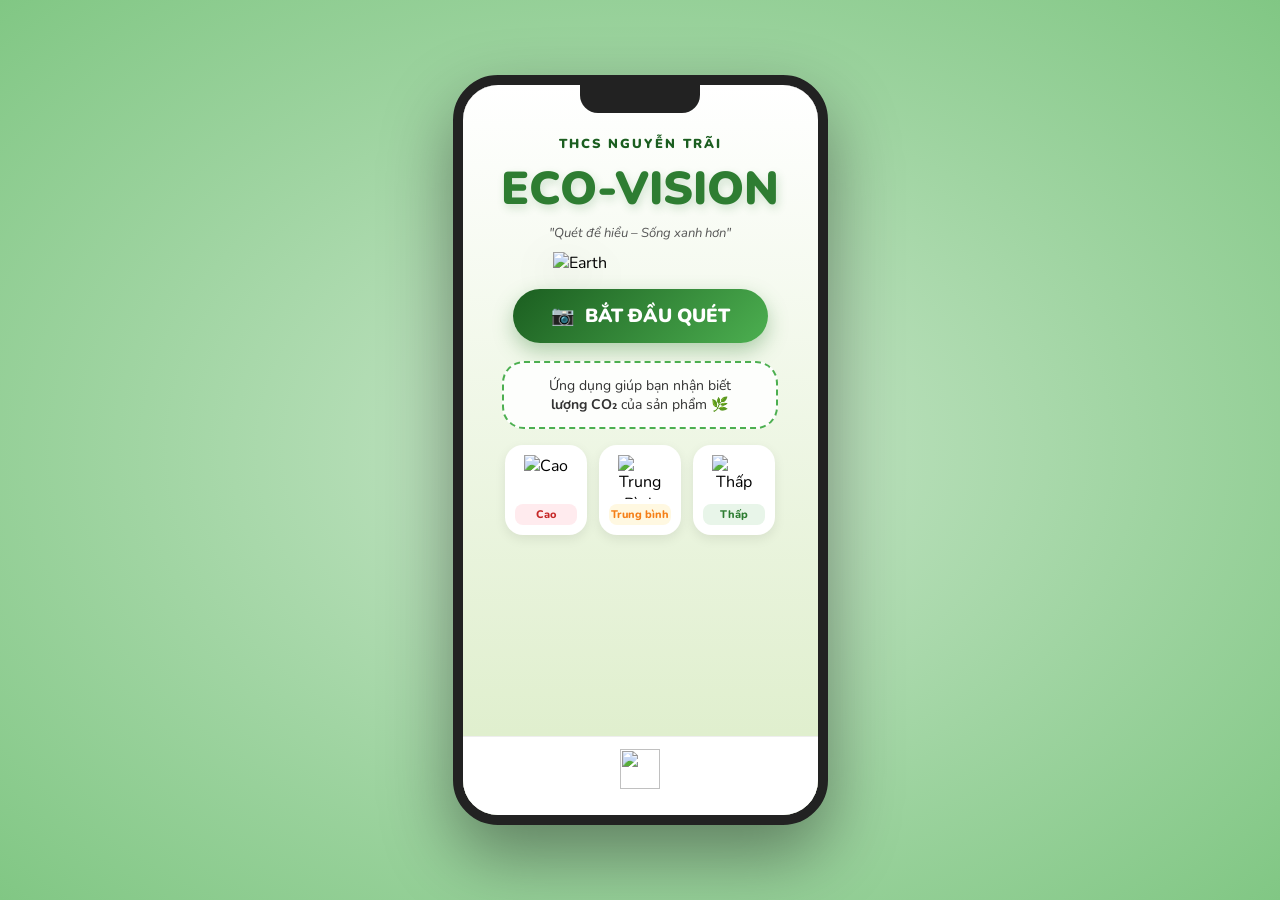
==== commit 55dd6257: "index.html" ====
--- a/index.html
+++ b/index.html
@@ -3,377 +3,760 @@
 <head>
     <meta charset="UTF-8">
     <meta name="viewport" content="width=device-width, initial-scale=1.0">
-    <title>Giao diện Web Tương Tác Eco-Vision</title>
+    <title>Eco-Vision - THCS Nguyễn Trãi</title>
+    <link rel="icon" href="data:,">
+    <script src="https://cdn.jsdelivr.net/npm/@tensorflow/tfjs@4.20.0/dist/tf.min.js"></script>
+    <script src="https://cdn.jsdelivr.net/npm/@tensorflow/tfjs-backend-webgl@4.20.0/dist/tf-backend-webgl.min.js"></script>
+    <script src="https://cdn.jsdelivr.net/npm/@teachablemachine/image@0.8.5/dist/teachablemachine-image.min.js"></script>
+    
     <style>
-        /* === CSS CHUNG === */
+        @import url('https://fonts.googleapis.com/css2?family=Nunito:wght@400;700;900&display=swap');
+
+        :root {
+            --green-dark: #1b5e20; --green-mid: #2e7d32; --green-light: #4caf50;
+            --bg-home: linear-gradient(180deg, #ffffff 0%, #dcedc8 100%);
+            --bg-scan: linear-gradient(180deg, #e8f5e9 0%, #a5d6a7 100%);
+            --btn-grad: linear-gradient(135deg, #1b5e20 0%, #4caf50 100%);
+        }
+
+        * { box-sizing: border-box; }
         body {
-            font-family: Arial, sans-serif;
-            background-color: #e0f2f1; /* Nền xanh mint mờ */
-            display: flex;
-            justify-content: center;
-            align-items: center;
-            height: 100vh;
-            margin: 0;
-        }
-
-        /* === KHUNG ĐIỆN THOẠI === */
-        .phone-frame {
-            position: relative;
-            width: 374px; /* Giữ tỷ lệ, đo từ ảnh 748x1080 */
-            height: 540px; 
-            background-color: white; /* Nền trắng mờ làm lớp nền, giúpcontain không bị khoảng trống */
-            box-shadow: 0 10px 30px rgba(0,0,0,0.3);
-            border-radius: 40px; /* Bo góc giả lập điện thoại */
-            overflow: hidden; /* Giấu nội dung overlay khi chưa mở */
-        }
-
-        /* === HÌNH NỀN GIAO DIỆN (ĐÃ CHỈNH SỬA LỖI TRÀN) === */
-        .interface-background {
-            position: absolute;
-            top: 0;
-            left: 0;
-            width: 100%;
-            height: 100%;
-            /* !!! SỬ DỤNG HÌNH ẢNH MỚI (image_7.png) !!! */
-            background-image: url('interface.png'); 
-            /* SỬA LỖI TRÀN: Đảm bảo hình ảnh gốc được hiển thị 100% và nằm gọn bên trong khung */
-            background-size: contain; 
-            background-repeat: no-repeat;
-            background-position: center;
-            z-index: 1; /* Nằm dưới các nút hotspot */
-        }
-
-        /* === NÚT HOTSPOT ẨN === */
-        .action-btn {
-            position: absolute;
-            background: transparent; /* Nút ẩn */
-            border: none;
-            cursor: pointer;
-            transition: background-color 0.3s ease;
-            z-index: 10; /* Đặt trên background */
-        }
-
-        /* Hiệu ứng mờ mờ khi di chuột */
-        .action-btn:hover {
-            background-color: rgba(255, 255, 255, 0.2);
-            border-radius: 5px;
-        }
-
-        /* === VỊ TRÍ NÚT CHO NỀN MỚI (Vị trí % không đổi) === */
-        /* 1. Nút Đăng nhập chính (Thay thế quét) */
-        #btn-login-main {
-            top: 41.5%;
-            left: 50%;
-            transform: translateX(-50%);
-            width: 48%;
-            height: 10%;
-            border-radius: 20px;
-        }
-
-        /* 2. Thanh menu dưới */
-        #btn-guide { top: 88.8%; left: 24.5%; transform: translateX(-50%); width: 22%; height: 4.5%; }
-        #btn-history { top: 88.8%; left: 50%; transform: translateX(-50%); width: 22%; height: 4.5%; }
-        #btn-settings { top: 88.8%; left: 75.5%; transform: translateX(-50%); width: 22%; height: 4.5%; }
-
-        /* Nút thể loại (tùy chọn) */
-        .btn-category { top: 73.5%; transform: translateX(-50%); width: 12%; height: 3%; border-radius: 50%; }
-        #btn-nhua { left: 32.5%; }
-        #btn-lon { left: 50%; }
-        #btn-giay { left: 67.5%; }
-
-
-        /* === OVERLAY VÀ NỘI DUNG === */
-        .screen-overlay {
-            position: absolute;
-            top: 0;
-            left: 0;
-            width: 100%;
-            height: 100%;
-            background-color: rgba(0,0,0,0.5); /* Nền đen mờ */
-            z-index: 20; /* Đặt trên tất cả */
-            display: none; /* Ẩn mặc định */
-            justify-content: center;
-            align-items: center;
-        }
-
-        .screen-overlay.open { display: flex; animation: fadeIn 0.3s ease forwards; }
-
-        @keyframes fadeIn { from { opacity: 0; } to { opacity: 1; } }
-
-        .overlay-content {
-            background-color: white;
-            width: 80%;
-            max-height: 80%;
-            border-radius: 20px;
-            padding: 30px;
-            box-sizing: border-box;
-            overflow-y: auto;
-            position: relative;
-        }
-
-        .overlay-content h2 { color: #2e7d32; text-align: center; margin-top: 0; }
-        .overlay-content ol, .overlay-content ul { color: #555; }
-        .overlay-content ul { list-style: none; padding: 0; }
-        .overlay-content li { background: rgba(46, 125, 50, 0.05); margin-bottom: 10px; padding: 10px; border-radius: 5px; }
-
-        .close-btn { position: absolute; top: 15px; right: 15px; background: transparent; border: none; font-size: 1.5rem; font-weight: bold; color: #888; cursor: pointer; transition: color 0.2s ease; z-index: 10; }
-        .close-btn:hover { color: #2e7d32; }
-
-        /* Kiểu cài đặt toggle switch */
-        .setting-item { display: flex; justify-content: space-between; align-items: center; margin-bottom: 15px; }
-        .switch { position: relative; display: inline-block; width: 50px; height: 24px; }
-        .switch input { opacity: 0; width: 0; height: 0; }
-        .slider { position: absolute; cursor: pointer; top: 0; left: 0; right: 0; bottom: 0; background-color: #ccc; -webkit-transition: .4s; transition: .4s; }
-        .slider:before { position: absolute; content: ""; height: 18px; width: 18px; left: 4px; bottom: 3px; background-color: white; -webkit-transition: .4s; transition: .4s; }
-        input:checked + .slider { background-color: #2e7d32; }
-        input:focus + .slider { box-shadow: 0 0 1px #2e7d32; }
-        input:checked + .slider:before { -webkit-transform: translateX(24px); -ms-transform: translateX(24px); transform: translateX(24px); }
-        .slider.round { border-radius: 34px; }
-        .slider.round:before { border-radius: 50%; }
-
-        /* === ĐỊNH KIỂU FORM ĐĂNG NHẬP MỚI === */
-        .login-content h2 {
-            color: #2e7d32; /* Xanh lá cây */
-            text-align: center;
-            margin-top: 0;
-        }
-
-        .login-form {
-            display: flex;
-            flex-direction: column;
-            gap: 15px;
-        }
-
-        .form-group {
-            display: flex;
-            flex-direction: column;
-            gap: 5px;
-        }
-
-        .form-label {
-            font-weight: bold;
-            color: #333;
-        }
-
-        .form-input {
-            padding: 12px;
-            border: 1px solid #ddd;
-            border-radius: 8px;
-            font-size: 1rem;
-            color: #555;
-        }
-
-        .submit-btn {
-            background-color: #2e7d32; /* Xanh lá cây */
-            color: white;
-            padding: 15px;
-            border: none;
-            border-radius: 25px; /* Bo góc tròn */
-            font-size: 1.1rem;
-            font-weight: bold;
-            cursor: pointer;
-            margin-top: 10px;
-            transition: background-color 0.2s ease;
-        }
-
-        .submit-btn:hover {
-            background-color: #034833; /* Xanh lá cây đậm hơn */
-        }
-
-        .login-links {
-            text-align: center;
-            font-size: 0.9rem;
-            color: #777;
-            margin-top: 10px;
-        }
-
-        .login-links a {
-            color: #2e7d32;
-            text-decoration: none;
-        }
-
-        .login-links a:hover {
-            text-decoration: underline;
-        }
+            margin: 0; font-family: 'Nunito', sans-serif;
+            background: radial-gradient(ellipse at center, #c8e6c9 0%, #81c784 100%);
+            display: flex; justify-content: center; align-items: center; min-height: 100vh;
+        }
+
+        .phone {
+            width: 375px; height: 750px; border-radius: 45px; border: 10px solid #222;
+            position: relative; overflow: hidden;
+            box-shadow: 0 30px 70px rgba(0, 0, 0, 0.4), inset 0 0 0 2px #555; background: white;
+        }
+
+        .phone::before {
+            content: ''; position: absolute; top: 0; left: 50%; transform: translateX(-50%);
+            width: 120px; height: 28px; background: #222; border-radius: 0 0 18px 18px; z-index: 999;
+        }
+
+        .screen { position: absolute; inset: 0; display: none; flex-direction: column; align-items: center; }
+        .screen.active { display: flex; }
+
+        /* --- TRANG CHỦ --- */
+        #home-screen { background: var(--bg-home); padding-top: 50px; }
+        .leaf { position: absolute; background-size: contain; background-repeat: no-repeat; z-index: 1; opacity: 0.5; animation: sway 4s ease-in-out infinite alternate; background-image: url('https://cdn-icons-png.flaticon.com/512/892/892926.png'); }
+        @keyframes sway { from { transform: rotate(-5deg) translateY(0); } to { transform: rotate(10deg) translateY(10px); } }
+        .leaf-tl { width: 110px; height: 110px; top: -15px; left: -25px; transform: rotate(110deg); }
+        .leaf-tr { width: 65px; height: 65px; top: 55px; right: -15px; transform: rotate(-20deg); animation-delay: 1s; }
+        .leaf-ml { width: 150px; height: 150px; top: 340px; left: -55px; opacity: .3; transform: rotate(45deg); animation-delay: 2s; }
+        .leaf-br { width: 135px; height: 135px; bottom: -30px; right: -40px; transform: rotate(-40deg); animation-delay: 1.5s; }
+
+        .school-name { font-size: 13px; font-weight: 900; color: var(--green-dark); text-transform: uppercase; letter-spacing: 2px; z-index: 5; }
+        .app-title { font-size: 46px; font-weight: 900; color: var(--green-mid); margin: 4px 0; z-index: 5; text-shadow: 2px 4px 10px rgba(46, 125, 50, 0.2); }
+        .slogan { font-style: italic; font-size: 13px; color: #555; margin-bottom: 10px; z-index: 5; }
+        .earth-img { width: 175px; z-index: 5; filter: drop-shadow(0 12px 20px rgba(0, 0, 0, 0.15)); animation: float 3s ease-in-out infinite alternate; }
+        @keyframes float { from { transform: translateY(0); } to { transform: translateY(-8px); } }
+
+        .btn-scan-main { background: var(--btn-grad); color: white; border: none; padding: 14px 38px; border-radius: 50px; font-size: 19px; font-weight: 900; display: flex; align-items: center; gap: 10px; cursor: pointer; z-index: 5; margin-top: 15px; box-shadow: 0 8px 20px rgba(46, 125, 50, 0.35); font-family: 'Nunito', sans-serif; transition: 0.2s;}
+        .btn-scan-main:active { transform: scale(0.96); box-shadow: 0 4px 10px rgba(0, 0, 0, 0.2); }
+        
+        .info-card { background: rgba(255, 255, 255, 0.85); border: 2px dashed #4caf50; border-radius: 22px; padding: 13px 22px; width: 78%; text-align: center; margin-top: 18px; color: #333; font-size: 14px; z-index: 5; }
+        .categories { display: flex; gap: 12px; margin: 16px 0; z-index: 5; }
+        .cat-item { background: white; padding: 10px; border-radius: 18px; width: 82px; text-align: center; box-shadow: 0 4px 12px rgba(0, 0, 0, 0.08); }
+        .cat-item img { width: 44px; height: 44px; object-fit: contain; margin: 0 auto 5px; display: block; }
+        .badge { font-size: 11px; font-weight: 800; padding: 3px 0; border-radius: 8px; display: block; }
+        .badge-nhua { background: #ffebee; color: #c62828; }
+        .badge-lon { background: #fff8e1; color: #f57f17; }
+        .badge-giay { background: #e8f5e9; color: #2e7d32; }
+
+        .bottom-nav { position: absolute; bottom: 0; width: 100%; background: white; display: flex; justify-content: space-around; padding: 12px 0 22px; border-top: 1px solid #eee; z-index: 5; }
+        .nav-link { color: #9e9e9e; text-align: center; font-size: 11px; font-weight: 700; cursor: pointer; }
+        .nav-icon { font-size: 22px; display: block; margin-bottom: 3px; }
+
+        /* --- TRANG QUÉT --- */
+        #scan-screen { background: var(--bg-scan); }
+        .header-scan { width: 90%; padding: 45px 0 12px; display: flex; justify-content: space-between; align-items: center; color: var(--green-dark); z-index: 10; font-weight: 900;}
+        .back-btn { font-size: 15px; cursor: pointer; }
+        .camera-wrapper { width: 320px; height: 370px; background: #111; border-radius: 28px; overflow: hidden; border: 3px solid rgba(255, 255, 255, 0.5); box-shadow: 0 15px 40px rgba(0, 0, 0, 0.25); position: relative; z-index: 2; }
+        #video-live { width: 100%; height: 100%; object-fit: cover; display: block; }
+        #capture-canvas { display: none; }
+        
+        .laser { position: absolute; width: 90%; height: 3px; background: #ff1744; left: 5%; box-shadow: 0 0 12px #ff1744; animation: scanAnim 2.5s infinite ease-in-out; z-index: 5; }
+        @keyframes scanAnim { 0% { top: 8%; } 100% { top: 88%; } }
+
+        .scan-hint { font-weight: 700; color: var(--green-dark); margin: 14px 0 4px; font-size: 14px; z-index: 5;}
+        
+        #result-text { font-weight: 800; font-size: 14px; color: var(--green-dark); margin: 6px 20px; text-align: center; background: rgba(255, 255, 255, 0.9); border-radius: 14px; padding: 12px; width: 85%; display: none; z-index: 5;}
+        
+        .btn-capture { margin-top: 15px; padding: 14px 55px; border: none; border-radius: 50px; background: var(--btn-grad); color: white; font-size: 22px; font-weight: 900; letter-spacing: 3px; cursor: pointer; box-shadow: 0 10px 25px rgba(46, 125, 50, 0.4); z-index: 10; font-family: 'Nunito', sans-serif; transition: 0.2s;}
+        .btn-capture:active { transform: translateY(2px); box-shadow: 0 5px 10px rgba(0, 0, 0, 0.2); }
+
+        #toast { position: absolute; bottom: 80px; left: 50%; transform: translateX(-50%); background: rgba(0, 0, 0, 0.8); color: white; padding: 10px 20px; border-radius: 20px; font-size: 13px; font-weight: 700; z-index: 999; display: none; white-space: nowrap; }
+
+        /* --- HIỆU ỨNG LOADING (ĐANG QUÉT) --- */
+        #loading-overlay {
+            position: absolute; top: 0; left: 0; width: 100%; height: 100%;
+            background: rgba(255, 255, 255, 0.85); z-index: 50;
+            display: none; flex-direction: column; justify-content: center; align-items: center;
+        }
+        .spinner {
+            width: 50px; height: 50px; border: 6px solid #e2e8f0;
+            border-top: 6px solid var(--green-mid); border-radius: 50%;
+            animation: spin 1s linear infinite; margin-bottom: 15px;
+        }
+        @keyframes spin { 0% { transform: rotate(0deg); } 100% { transform: rotate(360deg); } }
+        .loading-text { font-weight: 900; color: var(--green-mid); font-size: 16px; letter-spacing: 1px; }
+
+        /* --- TRANG KẾT QUẢ --- */
+        #result-screen { background: #f4fdf8; padding-top: 40px; }
+        .res-header { width: 90%; display: flex; justify-content: space-between; align-items: center; font-weight: 800; color: var(--green-dark); margin-bottom: 20px; font-size: 18px; z-index: 5;}
+        .res-back { cursor: pointer; color: var(--green-dark); font-size: 16px; }
+        
+        .res-card { background: white; width: 85%; border-radius: 20px; padding: 20px; box-shadow: 0 10px 25px rgba(0,0,0,0.08); margin-bottom: 15px; position: relative; z-index: 5; border: 1px solid #e0f2f1;}
+        .res-title { font-size: 24px; font-weight: 900; color: #1f2937; margin: 0 0 10px 0; }
+        
+        .res-badge { display: inline-block; padding: 6px 18px; border-radius: 20px; font-weight: 900; color: white; margin-bottom: 25px; font-size: 14px; box-shadow: 0 4px 10px rgba(0,0,0,0.15);}
+        .badge-cao { background: #ef4444; } /* Đỏ */
+        .badge-tb { background: #f59e0b; }  /* Vàng */
+        .badge-thap { background: #10b981; } /* Xanh */
+        
+        /* Thanh đo Carbon */
+        .res-scale-container { position: relative; margin-top: 15px; }
+        .scale-bar { width: 100%; height: 14px; border-radius: 10px; background: linear-gradient(to right, #10b981, #f59e0b, #ef4444); position: relative; }
+        .scale-indicator { position: absolute; top: -6px; width: 4px; height: 26px; background: #1f2937; border-radius: 2px; transition: left 0.5s ease; }
+        .scale-labels { display: flex; justify-content: space-between; font-size: 13px; font-weight: 800; margin-top: 8px; color: #4b5563; }
+        .scale-labels span:nth-child(1) { color: #10b981; }
+        .scale-labels span:nth-child(2) { color: #f59e0b; }
+        .scale-labels span:nth-child(3) { color: #ef4444; }
+        
+        .res-tip-title { font-size: 17px; font-weight: 900; color: var(--green-dark); margin-bottom: 8px; display: flex; align-items: center; gap: 8px;}
+        .res-tip-text { font-size: 15px; color: #374151; line-height: 1.5; font-weight: 700;}
+        
+        /* Nút hành động */
+        .res-actions { display: flex; gap: 12px; width: 85%; margin-top: 10px; z-index: 5;}
+        .btn-res { flex: 1; padding: 14px 0; border: none; border-radius: 25px; font-weight: 900; font-size: 15px; cursor: pointer; display: flex; justify-content: center; align-items: center; gap: 8px; font-family: 'Nunito', sans-serif;}
+        .btn-res-scan { background: #0f766e; color: white; box-shadow: 0 6px 15px rgba(15, 118, 110, 0.3); }
+        .btn-res-detail { background: #fef08a; color: #854d0e; box-shadow: 0 6px 15px rgba(254, 240, 138, 0.5); }
 
     </style>
+
 </head>
 <body>
 
-    <div class="phone-frame">
-        <div class="interface-background"></div>
-
-        <button class="action-btn" id="btn-login-main" title="Đăng nhập"></button>
-        
-        <button class="action-btn" id="btn-guide" title="Hướng dẫn"></button>
-        <button class="action-btn" id="btn-history" title="Lịch sử"></button>
-        <button class="action-btn" id="btn-settings" title="Cài đặt"></button>
-        
-        <button class="action-btn btn-category" id="btn-nhua" title="Nhựa"></button>
-        <button class="action-btn btn-category" id="btn-lon" title="Lon"></button>
-        <button class="action-btn btn-category" id="btn-giay" title="Giấy"></button>
-
-        
-        <div class="screen-overlay" id="overlay-login">
-            <div class="overlay-content login-content">
-                <button class="close-btn" onclick="closeScreen('overlay-login')">X</button>
-                <h2>ĐĂNG NHẬP</h2>
-                <form id="login-form" class="login-form">
-                    <div class="form-group">
-                        <label class="form-label" for="full-name">Họ tên</label>
-                        <input type="text" id="full-name" class="form-input" placeholder="Họ và tên của bạn" required>
+    <div class="phone">
+        
+        <div id="home-screen" class="screen active">
+            <div class="leaf leaf-tl"></div> <div class="leaf leaf-tr"></div>
+            <div class="leaf leaf-ml"></div> <div class="leaf leaf-br"></div>
+
+            <div class="school-name">THCS Nguyễn Trãi</div>
+            <h1 class="app-title">ECO-VISION</h1>
+            <div class="slogan">"Quét để hiểu – Sống xanh hơn"</div>
+
+            <img src="https://cdn-icons-png.flaticon.com/512/826/826070.png" class="earth-img" alt="Earth">
+
+            <button class="btn-scan-main" onclick="goToScan()">
+                <span>📷</span> BẮT ĐẦU QUÉT
+            </button>
+
+            <div class="info-card">
+                Ứng dụng giúp bạn nhận biết<br>
+                <strong>lượng CO₂</strong> của sản phẩm 🌿
+            </div>
+
+            <div class="categories">
+                <div class="cat-item">
+                    <img src="https://cdn-icons-png.flaticon.com/512/1047/1047503.png" alt="Cao">
+                    <span class="badge badge-nhua">Cao</span>
+                </div>
+                <div class="cat-item">
+                    <img src="https://cdn-icons-png.flaticon.com/512/2722/2722512.png" alt="Trung Bình">
+                    <span class="badge badge-lon">Trung bình</span>
+                </div>
+                <div class="cat-item">
+                    <img src="https://cdn-icons-png.flaticon.com/512/679/679821.png" alt="Thấp">
+                    <span class="badge badge-giay">Thấp</span>
+                </div>
+            </div>
+
+            <div class="bottom-nav">
+               <div class="nav-link">
+                    <img src="logo.png" alt="" style="width: 40px; height: 40px;">
+                </div>
+            </div>
+        </div>
+
+        <div id="scan-screen" class="screen">
+            <div id="loading-overlay">
+                <div class="spinner"></div>
+                <div class="loading-text">ĐANG QUÉT... 🌿</div>
+            </div>
+
+            <div class="header-scan">
+                <div class="back-btn" onclick="goHome()">❮ Quay lại</div>
+                <div class="header-title">Quét Sản Phẩm</div>
+                <div style="font-size: 20px;">🌿</div>
+            </div>
+
+            <div class="camera-wrapper">
+                <video id="video-live" autoplay playsinline muted></video>
+                <div class="laser"></div>
+            </div>
+
+            <canvas id="capture-canvas" width="224" height="224"></canvas>
+
+            <p class="scan-hint">Đưa sản phẩm vào khung hình rồi nhấn QUÉT</p>
+            <div id="result-text"></div>
+
+            <button class="btn-capture" onclick="predict()">QUÉT 📷</button>
+            <div id="toast"></div>
+        </div>
+
+        <div id="result-screen" class="screen">
+            <div class="leaf leaf-tl"></div> <div class="leaf leaf-tr"></div> 
+            
+            <div class="res-header">
+                <div class="res-back" onclick="goToScan()">❮ Kết quả phân tích</div>
+                <div>⭐</div>
+            </div>
+
+            <div class="res-card">
+                <h2 class="res-title" id="res-name">Tên sản phẩm</h2>
+                <div class="res-badge" id="res-badge">Carbon: Đang xử lý</div>
+                
+                <div class="res-scale-container">
+                    <div class="scale-bar">
+                        <div class="scale-indicator" id="res-indicator" style="left: 50%;"></div>
                     </div>
-                    <div class="form-group">
-                        <label class="form-label" for="unit">Đơn vị</label>
-                        <input type="text" id="unit" class="form-input" placeholder="Lớp / Phòng ban" required>
+                    <div class="scale-labels">
+                        <span>Thấp</span><span>TB</span><span>Cao</span>
                     </div>
-                    <div class="form-group">
-                        <label class="form-label" for="phone-number">SĐT</label>
-                        <input type="tel" id="phone-number" class="form-input" placeholder="Số điện thoại" required pattern="[0-9]{10}">
-                    </div>
-                    <button type="submit" class="submit-btn">ĐĂNG NHẬP</button>
-                </form>
-                <div class="login-links">
-                    <a href="#">Quên mật khẩu?</a> | <a href="#">Đăng ký tài khoản mới</a>
                 </div>
             </div>
+
+            <div class="res-card">
+                <div class="res-tip-title">🌿 Eco-tip:</div>
+                <div class="res-tip-text" id="res-tip">Lời khuyên sẽ hiển thị ở đây...</div>
+            </div>
+
+            <div class="res-actions">
+                <button class="btn-res btn-res-scan" onclick="goToScan()">📞 Quét lại</button>
+                <button class="btn-res btn-res-detail">Xem chi tiết</button>
+            </div>
         </div>
 
-        <div class="screen-overlay" id="overlay-guide">
-            <div class="overlay-content">
-                <button class="close-btn" onclick="closeScreen('overlay-guide')">X</button>
-                <h2>Hướng dẫn sử dụng</h2>
-                <ol>
-                    <li>Nhấn nút "Đăng nhập. Cung cấp thông tin người dùng".</li>
-                    <li>Cấp quyền camera.</li>
-                    <li>Đưa sản phẩm vào khung quét.</li>
-                    <li>Xem thông tin lượng CO2 và sản phẩm gợi ý thay thế.</li>
-                </ol>
-            </div>
-        </div>
-        
-        <div class="screen-overlay" id="overlay-history">
-            <div class="overlay-content">
-                <button class="close-btn" onclick="closeScreen('overlay-history')">X</button>
-                <h2>Lịch sử quét</h2>
-                <ul>
-                    <li>21/10: Nhựa (Chai PET) - 0.2kg CO2</li>
-                    <li>20/10: Giấy (Hộp Carton) - 0.05kg CO2</li>
-                    <li>19/10: Lon (Lon nhôm) - 0.1kg CO2</li>
-                </ul>
-            </div>
-        </div>
-        
-        <div class="screen-overlay" id="overlay-settings">
-            <div class="overlay-content">
-                <button class="close-btn" onclick="closeScreen('overlay-settings')">X</button>
-                <h2>Cài đặt</h2>
-                <div class="setting-item">
-                    <span>Cấp quyền Camera</span>
-                    <label class="switch">
-                        <input type="checkbox" checked>
-                        <span class="slider round"></span>
-                    </label>
-                </div>
-                <div class="setting-item">
-                    <span>Thông báo</span>
-                    <label class="switch">
-                        <input type="checkbox">
-                        <span class="slider round"></span>
-                    </label>
-                </div>
-            </div>
-        </div>
-
-    </div>
-
-    <script>
-        // Thêm sự kiện click cho các nút menu dưới
-        document.getElementById('btn-guide').addEventListener('click', function() {
-            openScreen('overlay-guide');
-        });
-
-        document.getElementById('btn-history').addEventListener('click', function() {
-            openScreen('overlay-history');
-        });
-
-        document.getElementById('btn-settings').addEventListener('click', function() {
-            openScreen('overlay-settings');
-        });
-
-        // SỰ KIỆN CLICK CHO NÚT ĐĂNG NHẬP CHÍNH MỚI
-        document.getElementById('btn-login-main').addEventListener('click', function() {
-            openScreen('overlay-login'); // Mở overlay đăng nhập mới
-        });
-
-        // Xử lý gửi Form Đăng nhập mới
-        document.getElementById('login-form').addEventListener('submit', function(e) {
-            e.preventDefault(); // Ngăn chặn tải lại trang mặc định
+    </div> <script>
+        const MODEL_URL = "https://teachablemachine.withgoogle.com/models/qePPB6ZMw/";
+
+        const ecoData = {
+            [
+              {
+                "className": "Hop_xop",
+                "MucCarbon": "Cao",
+                "ThongDiepXanh": "Hộp xốp mất hàng trăm năm để phân hủy nhưng chỉ mất vài phút để hại môi trường. Lần sau mình dùng hộp cá nhân bạn nhé?\""
+              },
+              {
+                "className": "Hop_giay",
+                "MucCarbon": "Thấp",
+                "ThongDiepXanh": "Xé nhỏ và cho vào thùng ủ phân hữu cơ (compost) hoặc thùng rác tái chế sau khi dùng."
+              },
+              {
+                "className": "Hop_sua_chua_nhua",
+                "MucCarbon": "Trung Bình",
+                "ThongDiepXanh": "Dùng xong nhớ rửa sạch và phân loại đúng chỗ bạn nha! Tái chế là cách chúng mình tặng cho vỏ hộp một cuộc đời mới.\""
+              },
+              {
+                "className": "Coc_nhua",
+                "MucCarbon": "Cao",
+                "ThongDiepXanh": "Cốc thủy tinh, inox,để sử dụng lâu dài hơn và tốt sức khỏe, chống chất vi nhựa"
+              },
+              {
+                "className": "Tui_xach_vai",
+                "MucCarbon": "Trung bình",
+                "ThongDiepXanh": "Bền, chắc, dùng lâu dài"
+              },
+              {
+                "className": "Ban_chai_nhua",
+                "MucCarbon": "Cao",
+                "ThongDiepXanh": "Bàn chải tre, dùng sản phẩm tự nhiên để đảm bảo sức khỏe"
+              },
+              {
+                "className": "Dep_nhua",
+                "MucCarbon": "Cao",
+                "ThongDiepXanh": "Sản phẩm có tuổi thọ cao. Hãy giữ gìn cẩn thận để dùng được lâu nhất có thể."
+              },
+              {
+                "className": "Luoc_nhua",
+                "MucCarbon": "Cao",
+                "ThongDiepXanh": "Lược gỗ, lược tre, giảm rác thải nhựa"
+              },
+              {
+                "className": "Dua_nhua",
+                "MucCarbon": "Cao",
+                "ThongDiepXanh": "Nên dùng đũa gỗ, tre sử dụng lâu dài, tốt cho sức khỏe"
+              },
+              {
+                "className": "Chen_su",
+                "MucCarbon": "Trung bình",
+                "ThongDiepXanh": "Sản phẩm dùng lâu dài. Hãy rửa sạch và tiếp tục sử dụng để giảm rác thải."
+              },
+              {
+                "className": "Do_choi_tre_em_nhua",
+                "MucCarbon": "Cao",
+                "ThongDiepXanh": "Đồ chơi gỗ, vãi"
+              },
+              {
+                "className": "Bich_snack",
+                "MucCarbon": "Cao",
+                "ThongDiepXanh": "Snack đựng trong hộp, túi giấy dùng lâu dài. Nên hạn chế dùng sản phẩm dầu mỡ"
+              },
+              {
+                "className": "Chai_tuong_ot_ca",
+                "MucCarbon": "Cao",
+                "ThongDiepXanh": "Hũ thủy tinh đựng tương, bảo vệ sức khỏe, chống chất vi nhựa"
+              },
+              {
+                "className": "Chai_rua_chen",
+                "MucCarbon": "Cao",
+                "ThongDiepXanh": "Chai thuỷ tinh đựng nước rửa chén"
+              },
+              {
+                "className": "Chai_con_xit_khuan",
+                "MucCarbon": "Trung bình",
+                "ThongDiepXanh": "Chai xịt kim loại / chai xịt thủy tinh"
+              },
+              {
+                "className": "Thot_go",
+                "MucCarbon": "Thấp",
+                "ThongDiepXanh": "Thân thiện với môi trường, dễ phân huỷ"
+              },
+              {
+                "className": "Chai_xa_bong_rua_tay",
+                "MucCarbon": "Trung bình",
+                "ThongDiepXanh": "Chai thủy tinh (tái chế)"
+              },
+              {
+                "className": "Mu_vai",
+                "MucCarbon": "Thấp",
+                "ThongDiepXanh": "Sản phẩm có tuổi thọ cao. Hãy giặt sạch và sử dụng nhiều lần để bảo vệ môi trường."
+              },
+              {
+                "className": "Muong_nhua",
+                "MucCarbon": "Trung bình",
+                "ThongDiepXanh": "Muỗng sắt"
+              },
+              {
+                "className": "Gang_tay_cao_su",
+                "MucCarbon": "Trung bình",
+                "ThongDiepXanh": "Tái sử dụng nhiều lần. Khi rách, có thể cắt nhỏ tái chế dùng làm dây thun cột đồ"
+              },
+              {
+                "className": "Kep_sat",
+                "MucCarbon": "Trung bình",
+                "ThongDiepXanh": "Giữ gìn cẩn thận, tránh để rỉ sét để có thể tái sử dụng cho nhiều năm học tiếp theo."
+              },
+              {
+                "className": "Bang_keo_ca_nhan",
+                "MucCarbon": "Thấp",
+                "ThongDiepXanh": "Phân loại vào rác thải y tế hoặc rác vô cơ sau khi sử dụng để đảm bảo vệ sinh."
+              },
+              {
+                "className": "Chai_nuoc_uong_bang_nhua_PET",
+                "MucCarbon": "Trung bình",
+                "ThongDiepXanh": "Chai nhựa này 'tiện' nhưng không 'lợi' cho hành tinh chúng mình đâu. Hãy thử thay bằng bình nước cá nhân xem sao nhé!"
+              },
+              {
+                "className": "Tui_nilon",
+                "MucCarbon": "Trung bình",
+                "ThongDiepXanh": "Mỗi chiếc túi nilon bị vứt bỏ là một lời kêu cứu của đại dương. Cùng mình thay bằng túi vải, bằng cói/mây bền vững hơn nào!\""
+              },
+              {
+                "className": "Lon_nuoc_ngot_bia_nhom",
+                "MucCarbon": "Cao",
+                "ThongDiepXanh": "Nước uống tự pha trong bình cá nhân"
+              },
+              {
+                "className": "Chai_thuy_tinh",
+                "MucCarbon": "Cao",
+                "ThongDiepXanh": "Thủy tinh có thể tái chế 100%, cách tốt nhất để bảo vệ sức khỏe và môi trường bền vững. Rửa sạch để tái sử dụng hoặc gom chai lọ gửi đi tái chế."
+              },
+              {
+                "className": "Hop_sua_giay",
+                "MucCarbon": "Trung bình",
+                "ThongDiepXanh": "Gói trọn tình yêu thiên nhiên trong từng sợi đan. Cảm ơn bạn đã chọn phong cách sống xanh thật phong cách!"
+              },
+              {
+                "className": "Ong_hut_nhua_dung_mot_lan",
+                "MucCarbon": "Trung bình",
+                "ThongDiepXanh": "Vị ngon sẽ trọn vẹn hơn khi không kèm rác thải nhựa. Một chiếc ống hút tre sẽ làm ly nước của bạn 'xanh' hơn hẳn đấy!"
+              },
+              {
+                "className": "Ly_giay_dung_mot_lan",
+                "MucCarbon": "Trung bình",
+                "ThongDiepXanh": "ly cá nhân bằng thủy tinh"
+              },
+              {
+                "className": "Mi_goi",
+                "MucCarbon": "Trung bình",
+                "ThongDiepXanh": "Mì gói tuy ngon nhưng vỏ nhựa lại 'khó tiêu' với Trái Đất. Dùng xong bạn nhớ gom vỏ lại để xử lý đúng cách, hoặc thử chuyển sang mì giấy/mì cân để giảm nhựa nhé!"
+              },
+              {
+                "className": "Gao_dong_tui_nhua",
+                "MucCarbon": "Trung bình",
+                "ThongDiepXanh": "Gạo mua bằng túi vải"
+              },
+              {
+                "className": "Pin_tieu",
+                "MucCarbon": "Cao",
+                "ThongDiepXanh": "Pin cũ là rác thải nguy hại, đừng vứt chung với rác thường bạn nhé. Hãy tìm điểm thu gom pin gần nhất để bảo vệ nguồn nước!"
+              },
+              {
+                "className": "Khan_giay",
+                "MucCarbon": "Thấp",
+                "ThongDiepXanh": "Khăn giấy khá tiện lợi cho sinh hoạt hằng ngày."
+              },
+              {
+                "className": "Nuoc_ep_dong_hop",
+                "MucCarbon": "Thấp",
+                "ThongDiepXanh": "Nước uống tự pha trong bình cá nhân"
+              },
+              {
+                "className": "Rau_cu_dong_goi_bang_mang_nhua",
+                "MucCarbon": "Trung bình",
+                "ThongDiepXanh": "Rau củ bán rời không dùng bao bì"
+              },
+              {
+                "className": "Tra_tui_loc_trong_hop",
+                "MucCarbon": "Thấp",
+                "ThongDiepXanh": "Trà lá rời pha trực tiếp"
+              },
+              {
+                "className": "Quan_ao_tu_soi_tu_nhien_cotton_huu_co_lanh",
+                "MucCarbon": "Thấp",
+                "ThongDiepXanh": "Sợi tự nhiên rất thân thiện với môi trường. Khi không còn mặc vừa, hãy đem quyên góp, \nhoặc cắt may lại thành túi tote nhỏ, giẻ lau để giảm rác thải nhé"
+              },
+              {
+                "className": "Mang_boc_thuc_pham",
+                "MucCarbon": "Trung bình",
+                "ThongDiepXanh": "Hộp đựng thức ăn có nắp bằng thủy tinh"
+              },
+              {
+                "className": "Chai_dau-an_bang_nhua",
+                "MucCarbon": "Trung bình",
+                "ThongDiepXanh": "Dầu ăn đựng trong chai thủy tinh"
+              },
+              {
+                "className": "Kem_danh_rang_tuyp_nhua",
+                "MucCarbon": "Trung bình",
+                "ThongDiepXanh": "Kem đánh răng dạng viên hoặc tuýp kim loại tái chế"
+              },
+              {
+                "className": "But_chi_go",
+                "MucCarbon": "Thấp",
+                "ThongDiepXanh": "Sản phẩm thân thiện! Vỏ bào gọt bút chì có thể dùng để bón cây hoặc ủ phân xanh."
+              },
+              {
+                "className": "Hop_gia_vi_bang_nhua",
+                "MucCarbon": "Trung bình",
+                "ThongDiepXanh": "Hộp gia vị bằng thủy tinh"
+              },
+              {
+                "className": "Binh_nuoc_ca_nhan_inox",
+                "MucCarbon": "Cao",
+                "ThongDiepXanh": "Tuyệt vời quá! Bạn đang giúp Trái Đất giảm bớt hàng trăm chai nhựa mỗi năm đấy. Tiếp tục phát huy nhé!"
+              },
+              {
+                "className": "Day_pin_sac",
+                "MucCarbon": "Cao",
+                "ThongDiepXanh": "Gom vào thùng rác điện tử (E-waste) khi bị hỏng để được xử lý và tái chế đúng cách."
+              },
+              {
+                "className": "Xa_phong_banh_khong_bao_bi_nhua",
+                "MucCarbon": "Thấp",
+                "ThongDiepXanh": "Lựa chọn tuyệt vời! Giúp giảm thiểu đáng kể rác thải từ vỏ chai nhựa."
+              },
+              {
+                "className": "Đua_go",
+                "MucCarbon": "Thấp",
+                "ThongDiepXanh": "Ưu tiên dùng đũa gỗ cá nhân dùng nhiều lần thay vì đũa gỗ dùng một lần ngoài hàng quán."
+              },
+              {
+                "className": "So_tay_giay_tai_che",
+                "MucCarbon": "Thấp",
+                "ThongDiepXanh": "Thân thiện với môi trường, dễ phân huỷ"
+              },
+              {
+                "className": "Boc_vo_nilon",
+                "MucCarbon": "Cao",
+                "ThongDiepXanh": "Ưu tiên bọc vở bằng giấy hoặc tái sử dụng bọc cũ để giảm rác thải nhựa"
+              },
+              {
+                "className": "But_bi_nhua",
+                "MucCarbon": "Cao",
+                "ThongDiepXanh": "Hạn chế dùng bút nhựa dùng một lần, ưu tiên bút có thể thay ruột hoặc bút thân thiện môi trường."
+              },
+              {
+                "className": "But_chi_go",
+                "MucCarbon": "Thấp",
+                "ThongDiepXanh": "Lựa chọn tốt! Bút chì gỗ thân thiện môi trường và dễ phân hủy hơn nhựa."
+              },
+              {
+                "className": "Thuoc_ke_nhua",
+                "MucCarbon": "Cao",
+                "ThongDiepXanh": "Hạn chế sử dụng thước nhựa, ưu tiên thước gỗ hoặc kim loại dùng lâu dài."
+              },
+              {
+                "className": "Thuoc_ke_go",
+                "MucCarbon": "Thấp",
+                "ThongDiepXanh": "thân thiện môi trường và có thể sử dụng lâu dài."
+              },
+              {
+                "className": "Got_but_chi_nhua",
+                "MucCarbon": "Trung bình",
+                "ThongDiepXanh": "Dùng loại bằng kim loại Nên chọn gọt bút chì bằng kim loại để tăng độ bền và giảm rác thải nhựa.\n"
+              },
+              {
+                "className": "Hop_but_nhua",
+                "MucCarbon": "Cao",
+                "ThongDiepXanh": "Hạn chế hộp bút nhựa, ưu tiên hộp bút vải hoặc vật liệu tái sử dụng."
+              },
+              {
+                "className": "Hop_but_vai",
+                "MucCarbon": "Trung bình",
+                "ThongDiepXanh": "Lựa chọn tuyệt vời! Có thể giặt sạch và sử dụng lâu dài, giảm rác thải."
+              },
+              {
+                "className": "Bang_con_nhua",
+                "MucCarbon": "Cao",
+                "ThongDiepXanh": "Giữ gìn và tái sử dụng bảng để kéo dài thời gian sử dụng, giảm rác thải nhựa."
+              },
+              {
+                "className": "Giay_kiem_tra",
+                "MucCarbon": "Cao",
+                "ThongDiepXanh": "Chỉ sử dụng khi cần thiết, tận dụng giấy thừa hoặc in hai mặt để tiết kiệm tài nguyên."
+              },
+              {
+                "className": "Nhan_ten_nilon",
+                "MucCarbon": "Cao",
+                "ThongDiepXanh": "Nên dùng nhãn tên bằng giấy hoặc vật liệu thân thiện môi trường thay cho nhựa."
+              },
+              {
+                "className": "Keo_dan_nhua",
+                "MucCarbon": "Cao",
+                "ThongDiepXanh": "Sử dụng lượng vừa đủ, tránh lãng phí và hạn chế phát tán nhựa ra môi trường."
+              },
+              {
+                "className": "Balo_nhua",
+                "MucCarbon": "Trung bình-Cao",
+                "ThongDiepXanh": "Ưu tiên balo vải hoặc vật liệu tái chế để giảm thiểu rác thải nhựa."
+              },
+              {
+                "className": "Compa_nhua",
+                "MucCarbon": "Cao",
+                "ThongDiepXanh": "Hạn chế compa nhựa, ưu tiên compa kim loại để sử dụng bền lâu hơn."
+              },
+              {
+                "className": "Phan_viet_bang",
+                "MucCarbon": "Thấp",
+                "ThongDiepXanh": "Lựa chọn tốt! Phấn viết bảng ít tạo rác thải nhựa hơn bút lông."
+              },
+              {
+                "className": "Kem_que_go",
+                "MucCarbon": "Thấp",
+                "ThongDiepXanh": "Có thể tái sử dụng que gỗ làm đồ handmade, góp phần giảm rác thải."
+              },
+              {
+                "className": "Khan_uot",
+                "MucCarbon": "Trung bình",
+                "ThongDiepXanh": "Hạn chế khăn ướt dùng một lần, ưu tiên khăn vải có thể giặt lại."
+              },
+              {
+                "className": "Khan_tay_vai",
+                "MucCarbon": "Trung bình",
+                "ThongDiepXanh": "Lựa chọn bền vững! Có thể giặt và dùng nhiều lần, giảm rác thải."
+              },
+              {
+                "className": "Tui_vai_dung_do",
+                "MucCarbon": "Trung bình",
+                "ThongDiepXanh": "Mang theo túi vải khi mua sắm để thay thế hoàn toàn túi nilon."
+              },
+              {
+                "className": "Ghe_nhua",
+                "MucCarbon": "Cao",
+                "ThongDiepXanh": "Sử dụng lâu dài và bảo quản tốt để giảm nhu cầu thay mới."
+              },
+              {
+                "className": "Ao_khoac_vai",
+                "MucCarbon": "Trung Bình",
+                "ThongDiepXanh": "Ưu tiên chất liệu bền như cotton và sử dụng lâu dài để giảm tiêu dùng."
+              },
+              {
+                "className": "Giay_vai",
+                "MucCarbon": "Trung Bình",
+                "ThongDiepXanh": "Vệ sinh và bảo quản định kỳ để kéo dài tuổi thọ sản phẩm."
+              },
+              {
+                "className": "Khau_trang_y_te",
+                "MucCarbon": "Trung bình",
+                "ThongDiepXanh": "Hạn chế dùng một lần, ưu tiên khẩu trang vải khi không cần thiết y tế.\n"
+              },
+              {
+                "className": "Khau_trang_vai",
+                "MucCarbon": "Trung bình",
+                "ThongDiepXanh": "Có thể giặt và tái sử dụng nhiều lần, giúp giảm rác thải đáng kể."
+              },
+              {
+                "className": "Chai xịt khuẩn khô",
+                "MucCarbon": "Trung bình",
+                "ThongDiepXanh": "Chọn chai lớn để chiết ra dùng dần, giảm lượng chai nhựa thải ra."
+              },
+              {
+                "className": "Luoc_nhua",
+                "MucCarbon": "Trung bình",
+                "ThongDiepXanh": "Ưu tiên lược gỗ hoặc tre để giảm sử dụng nhựa."
+              },
+              {
+                "className": "Day_buoc_toc",
+                "MucCarbon": "Thấp",
+                "ThongDiepXanh": "Giữ gìn và tái sử dụng nhiều lần, tránh làm rơi ra môi trường."
+              },
+              {
+                "className": "Kinh_mat",
+                "MucCarbon": "Trung bình",
+                "ThongDiepXanh": "Bảo quản tốt và thay tròng khi cần để kéo dài thời gian sử dụng."
+              },
+              {
+                "className": "Vo_keo",
+                "MucCarbon": "Trung bình",
+                "ThongDiepXanh": "Bỏ đúng nơi quy định và hạn chế sử dụng sản phẩm đóng gói nhựa."
+              },
+              {
+                "className": "Sap_giay",
+                "MucCarbon": "Thấp",
+                "ThongDiepXanh": "Sử dụng tiết kiệm, tận dụng giấy hai mặt và phân loại để tái chế, góp phần bảo vệ môi trường."
+              }
+            ]
+ 		        };
+
+        let model = null;
+        let modelLoaded = false;
+        let cameraStream = null;
+
+        const video = document.getElementById('video-live');
+        const canvas = document.getElementById('capture-canvas');
+        const ctx = canvas.getContext('2d');
+        const resultText = document.getElementById('result-text');
+        const overlay = document.getElementById('loading-overlay');
+
+        function showToast(msg) {
+            const toast = document.getElementById('toast');
+            toast.textContent = msg;
+            toast.style.display = 'block';
+            setTimeout(() => { toast.style.display = 'none'; }, 3000);
+        }
+
+        async function loadModel() {
+            if (modelLoaded) return true;
+            try {
+                model = await tmImage.load(MODEL_URL + "model.json", MODEL_URL + "metadata.json");
+                modelLoaded = true;
+                return true;
+            } catch (err) {
+                showToast("❌ Không tải được AI. Kiểm tra mạng!");
+                return false;
+            }
+        }
+
+        async function startCamera() {
+            if (cameraStream) stopCamera();
+            const constraints = { video: { facingMode: "environment" }, audio: false };
+            try {
+                cameraStream = await navigator.mediaDevices.getUserMedia(constraints);
+                video.srcObject = cameraStream;
+                await video.play();
+                return true;
+            } catch (err) {
+                showToast("❌ Lỗi Camera: Hãy cấp quyền!");
+                return false;
+            }
+        }
+
+        function stopCamera() {
+            if (cameraStream) {
+                cameraStream.getTracks().forEach(track => track.stop());
+                cameraStream = null;
+            }
+            video.srcObject = null;
+        }
+
+        async function goToScan() {
+            document.getElementById('home-screen').classList.remove('active');
             
-            // Lấy giá trị Họ tên, Đơn vị, SĐT
-            const fullName = document.getElementById('full-name').value;
-            const unit = document.getElementById('unit').value;
-            const phoneNumber = document.getElementById('phone-number').value;
+            // TẮT MÀN HÌNH KẾT QUẢ KHI QUÉT LẠI
+            document.getElementById('result-screen').classList.remove('active'); 
             
-                
-            // Đóng overlay đăng nhập sau khi "đăng nhập thành công"
-            closeScreen('overlay-login');
-        });
-
-        // Thêm sự kiện cho các thể loại (tùy chọn)
-        document.getElementById('btn-nhua').addEventListener('click', function() { alert("Hiệu ứng: Hiển thị thông tin về nhựa..."); });
-        document.getElementById('btn-lon').addEventListener('click', function() { alert("Hiệu ứng: Hiển thị thông tin về lon..."); });
-        document.getElementById('btn-giay').addEventListener('click', function() { alert("Hiệu ứng: Hiển thị thông tin về giấy..."); });
-
-
-        // Hàm mở màn hình overlay
-        function openScreen(overlayId) {
-            // Ẩn tất cả các overlay đang mở (nếu có)
-            closeAllScreens();
-            // Thêm class 'open' để hiển thị overlay tương ứng với hiệu ứng
-            document.getElementById(overlayId).classList.add('open');
-        }
-
-        // Hàm đóng một màn hình overlay
-        function closeScreen(overlayId) {
-            // Xóa class 'open' để ẩn overlay
-            document.getElementById(overlayId).classList.remove('open');
-        }
-
-        // Hàm đóng tất cả các màn hình overlay
-        function closeAllScreens() {
-            const overlays = document.querySelectorAll('.screen-overlay');
-            overlays.forEach(overlay => {
-                overlay.classList.remove('open');
-            });
+            document.getElementById('scan-screen').classList.add('active');
+            resultText.style.display = 'none';
+            resultText.textContent = '';
+            
+            showToast("⏳ Đang bật Camera...");
+            await Promise.all([startCamera(), loadModel()]);
+        }
+
+        function goHome() {
+            stopCamera();
+            resultText.style.display = 'none';
+            document.getElementById('scan-screen').classList.remove('active');
+            document.getElementById('result-screen').classList.remove('active');
+            document.getElementById('home-screen').classList.add('active');
+        }
+
+        async function predict() {
+            if (!modelLoaded) { showToast("⏳ AI chưa sẵn sàng!"); return; }
+            if (!cameraStream) { showToast("📷 Camera lỗi!"); return; }
+
+            // 1. Hiện giao diện đang tải (Loading Overlay)
+            overlay.style.display = 'flex';
+            resultText.style.display = 'none';
+
+            // Dùng setTimeout để trình duyệt kịp hiển thị loading trước khi chạy model nặng
+            setTimeout(async () => {
+                try {
+                    // Chụp ảnh từ video
+                    ctx.drawImage(video, 0, 0, 224, 224);
+                    // Nhận diện
+                    const predictions = await model.predict(canvas);
+                    let best = predictions.reduce((a, b) => a.probability > b.probability ? a : b);
+                    
+                    const info = ecoData[best.className];
+                    const percent = (best.probability * 100).toFixed(1);
+
+                    // 2. Tắt giao diện đang tải
+                    overlay.style.display = 'none';
+
+                    // 3. Hiển thị lên Màn hình kết quả mới
+                    if (info) {
+                        document.getElementById('res-name').textContent = info.ten;
+                        document.getElementById('res-badge').textContent = `Carbon: ${info.level}`;
+                        document.getElementById('res-badge').className = `res-badge ${info.cssClass}`;
+                        document.getElementById('res-indicator').style.left = info.percent;
+                        document.getElementById('res-tip').textContent = info.tip;
+                    } else {
+                        document.getElementById('res-name').textContent = best.className;
+                        document.getElementById('res-badge').textContent = `Độ chắc chắn: ${percent}%`;
+                        document.getElementById('res-badge').className = `res-badge badge-tb`;
+                        document.getElementById('res-indicator').style.left = "50%";
+                        document.getElementById('res-tip').textContent = "Sản phẩm chưa có trong cơ sở dữ liệu.";
+                    }
+                    
+                    // Chuyển từ màn hình quét sang màn hình kết quả
+                    document.getElementById('scan-screen').classList.remove('active');
+                    document.getElementById('result-screen').classList.add('active');
+
+                } catch (error) {
+                    overlay.style.display = 'none';
+                    showToast("❌ Có lỗi xảy ra khi quét!");
+                }
+            }, 800); // 800ms là thời gian cố tình delay để người dùng nhìn thấy vòng quay loading
         }
     </script>
-    <script>
-    document.addEventListener('DOMContentLoaded', function() {
-        // 1. Tìm Form Đăng nhập qua ID
-        const loginForm = document.getElementById('login-form');
-
-        if (loginForm) {
-            // 2. Lắng nghe sự kiện 'submit' (gửi form)
-            loginForm.addEventListener('submit', function(e) {
-
-                // 3. NGĂN CHẶN HÀNH ĐỘNG MẶC ĐỊNH (Ngăn form tải lại trang hoặc hiển thị xác nhận)
-                e.preventDefault();
-
-                // --- (Tùy chọn) Khối này dùng để kiểm tra đăng nhập ---
-                // alert('Đăng nhập mô phỏng thành công! Đang chuyển hướng...');
-                // ---------------------------------------------------
-
-                // 4. ÉP BUỘC CHUYỂN HƯỚNG SANG TRANG index.html
-                // Câu lệnh này sẽ đưa bạn "vào thẳng giao diện index.html"
-                window.location.href = 'app.html'; 
-
-                // LƯU Ý: Đảm bảo file index.html nằm cùng thư mục với file login.html
-            });
-        } else {
-            console.error("Không tìm thấy form Đăng nhập có ID 'login-form'.");
-        }
-    });
-</script>
 </body>
-</html>+</html>
